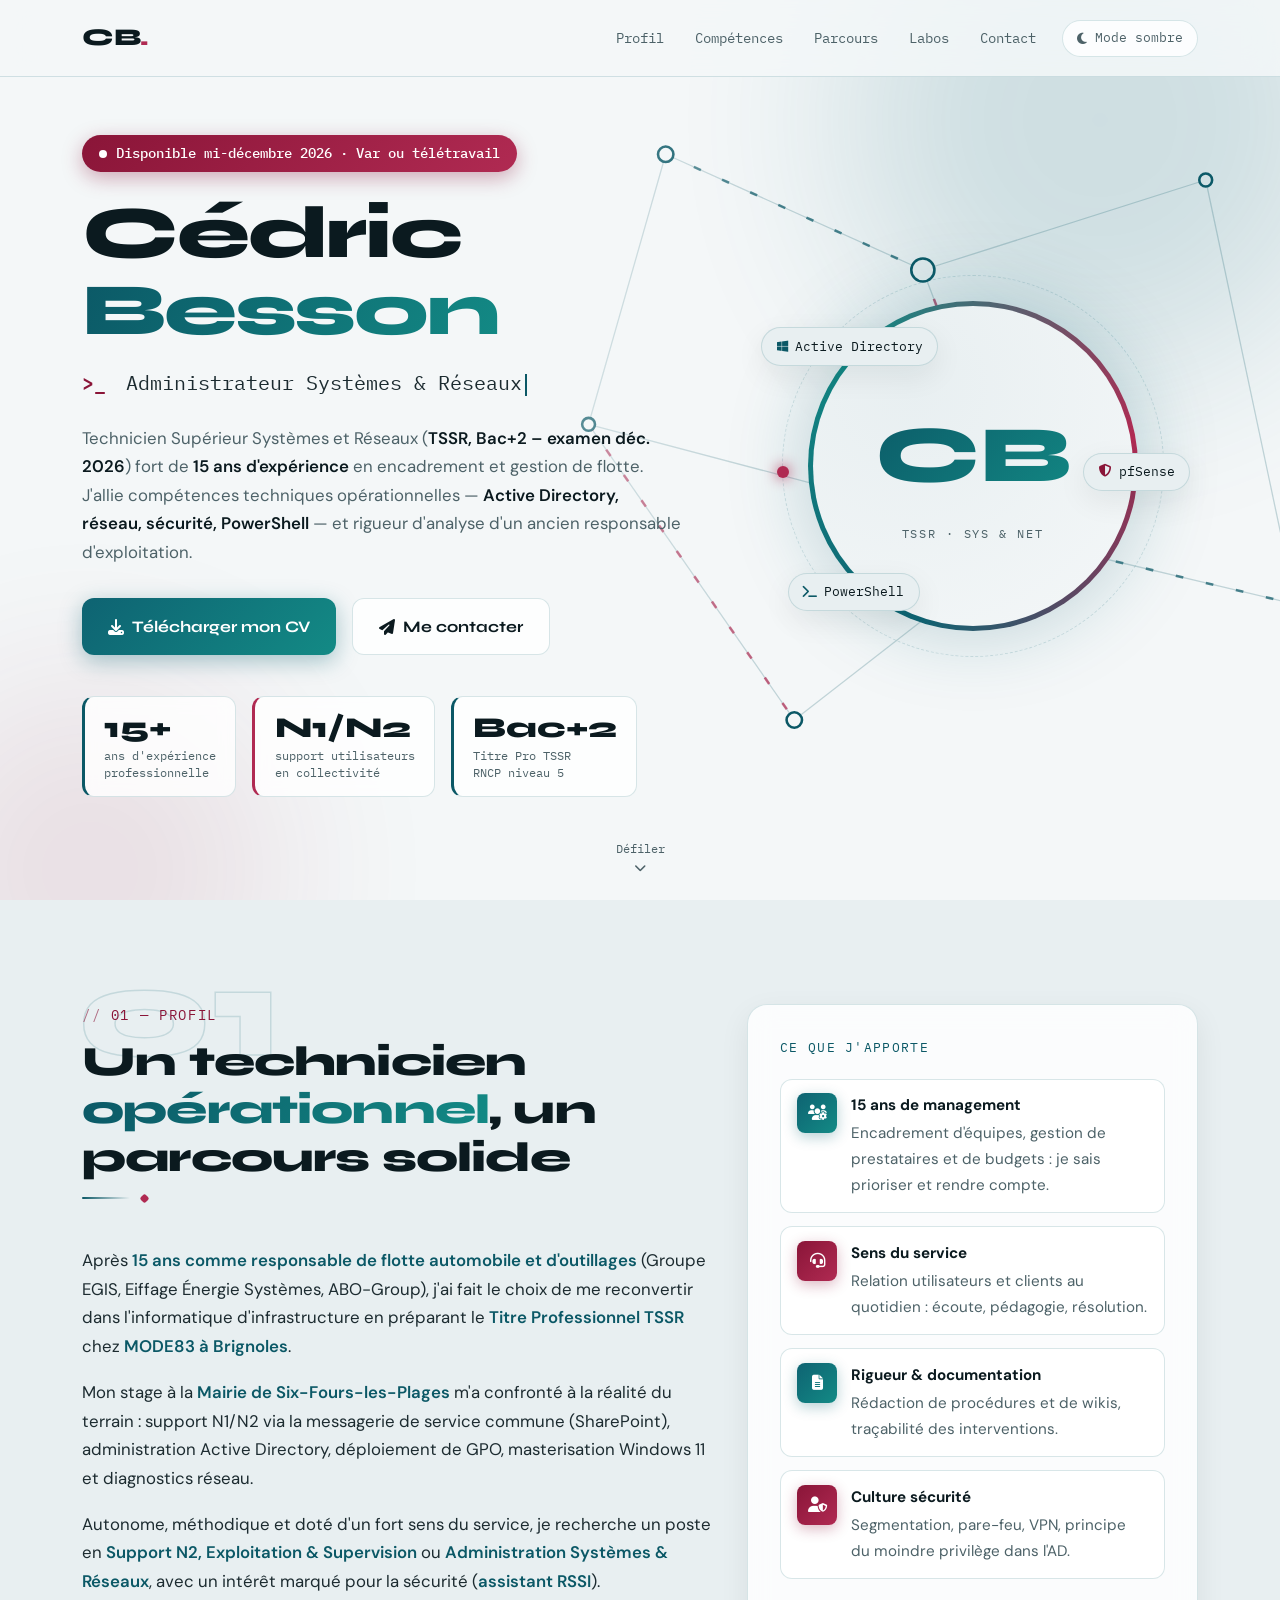
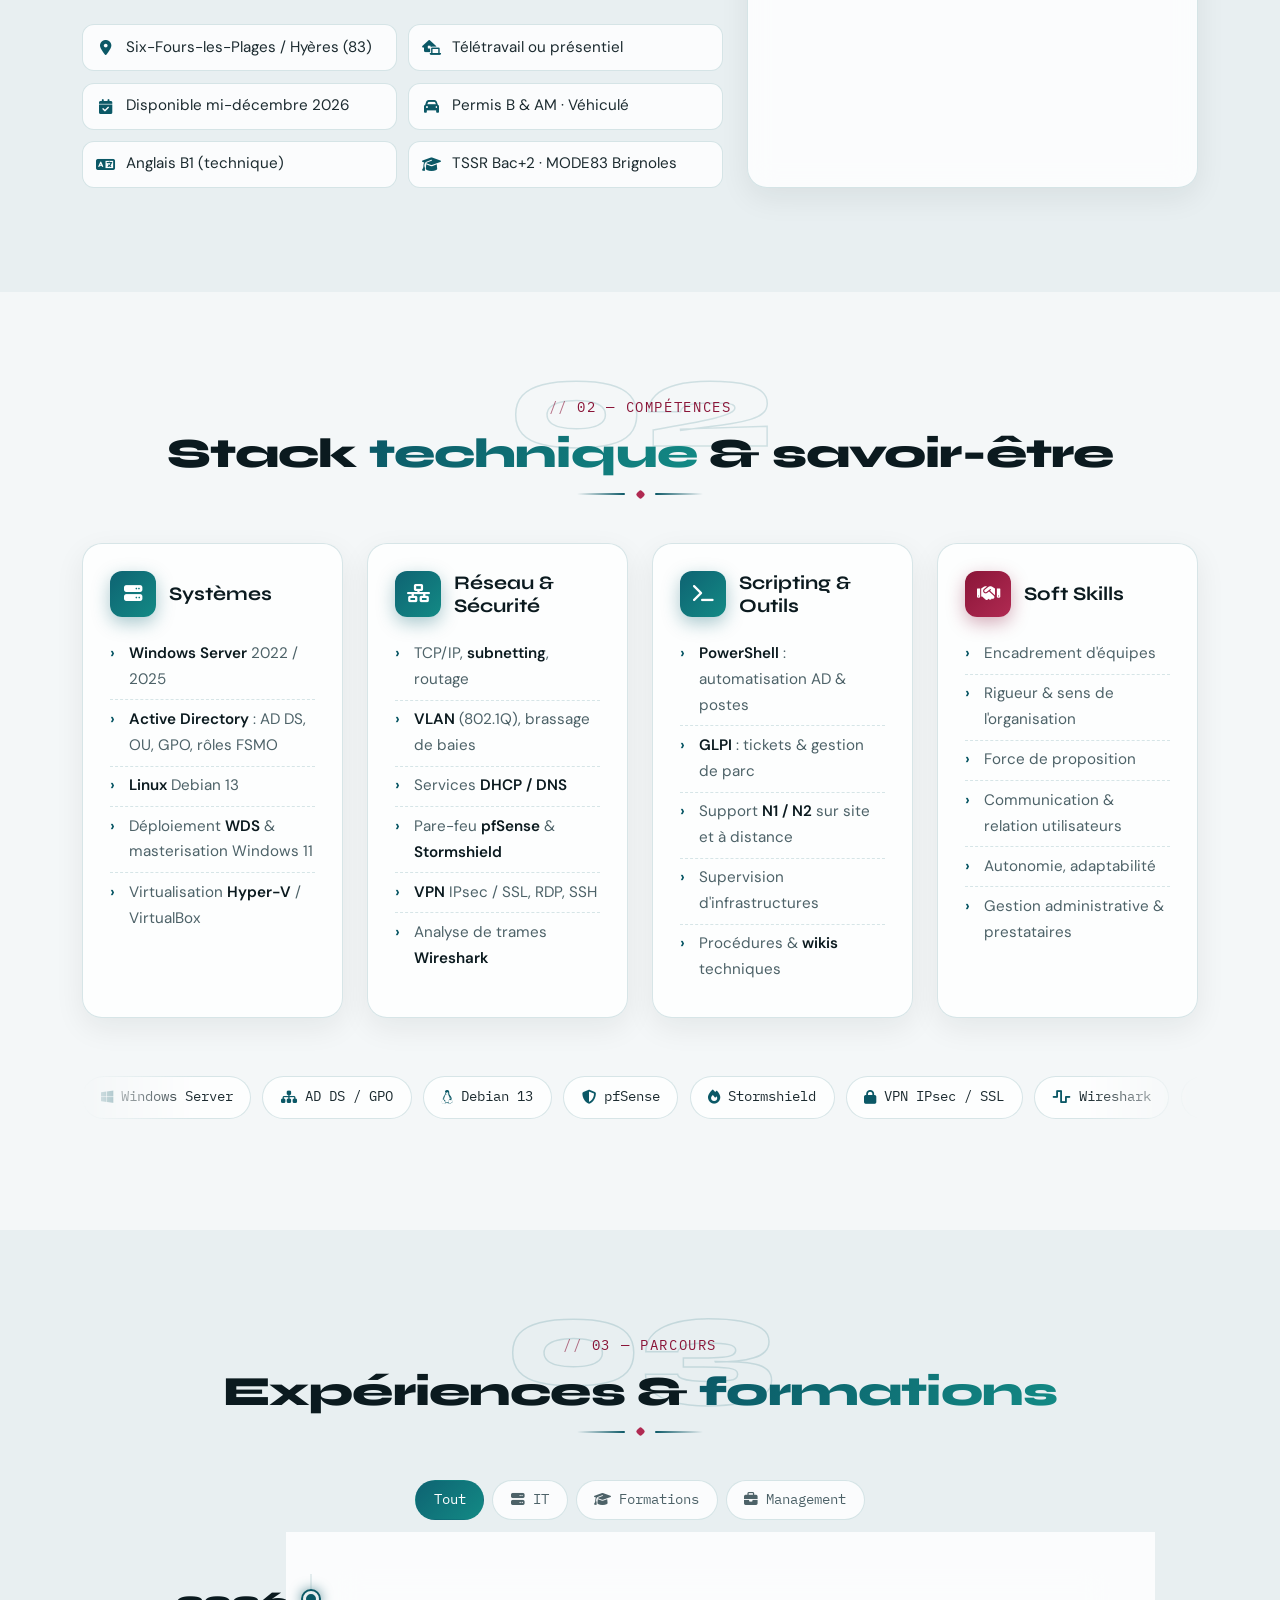
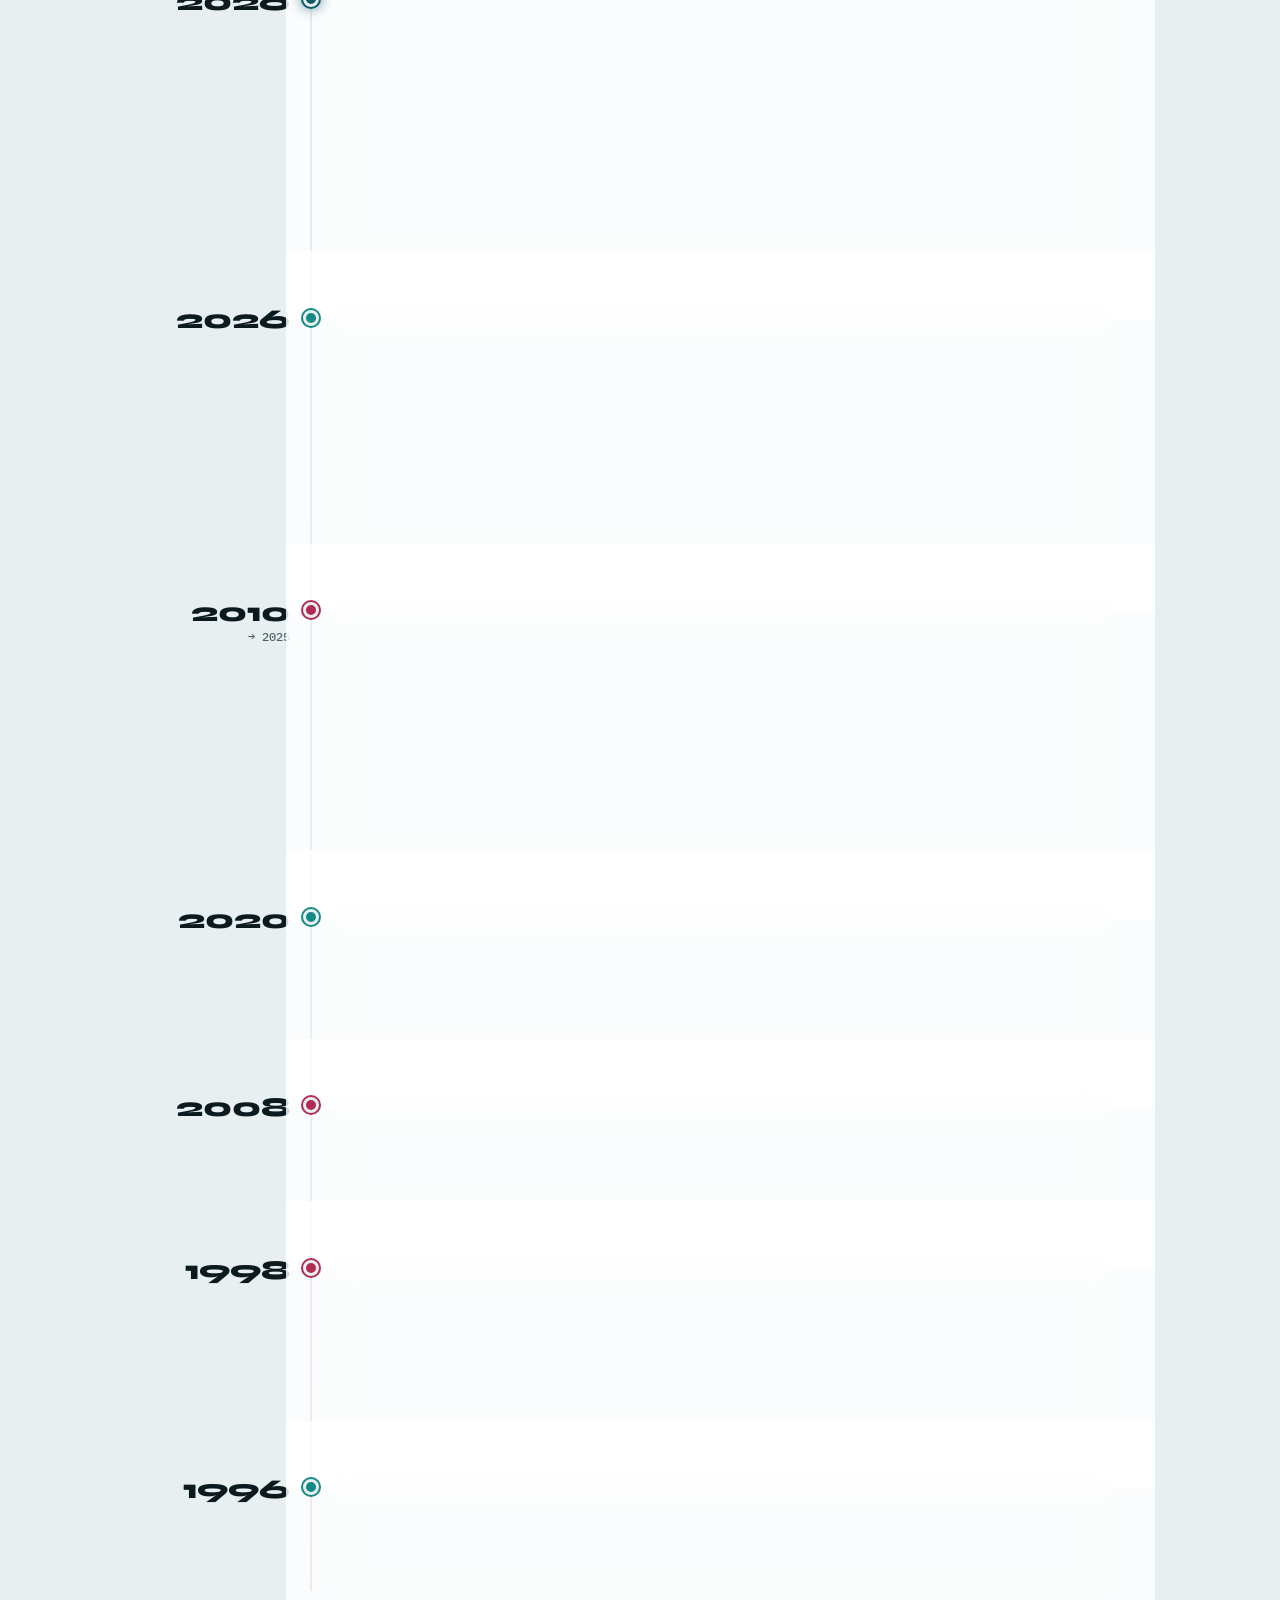
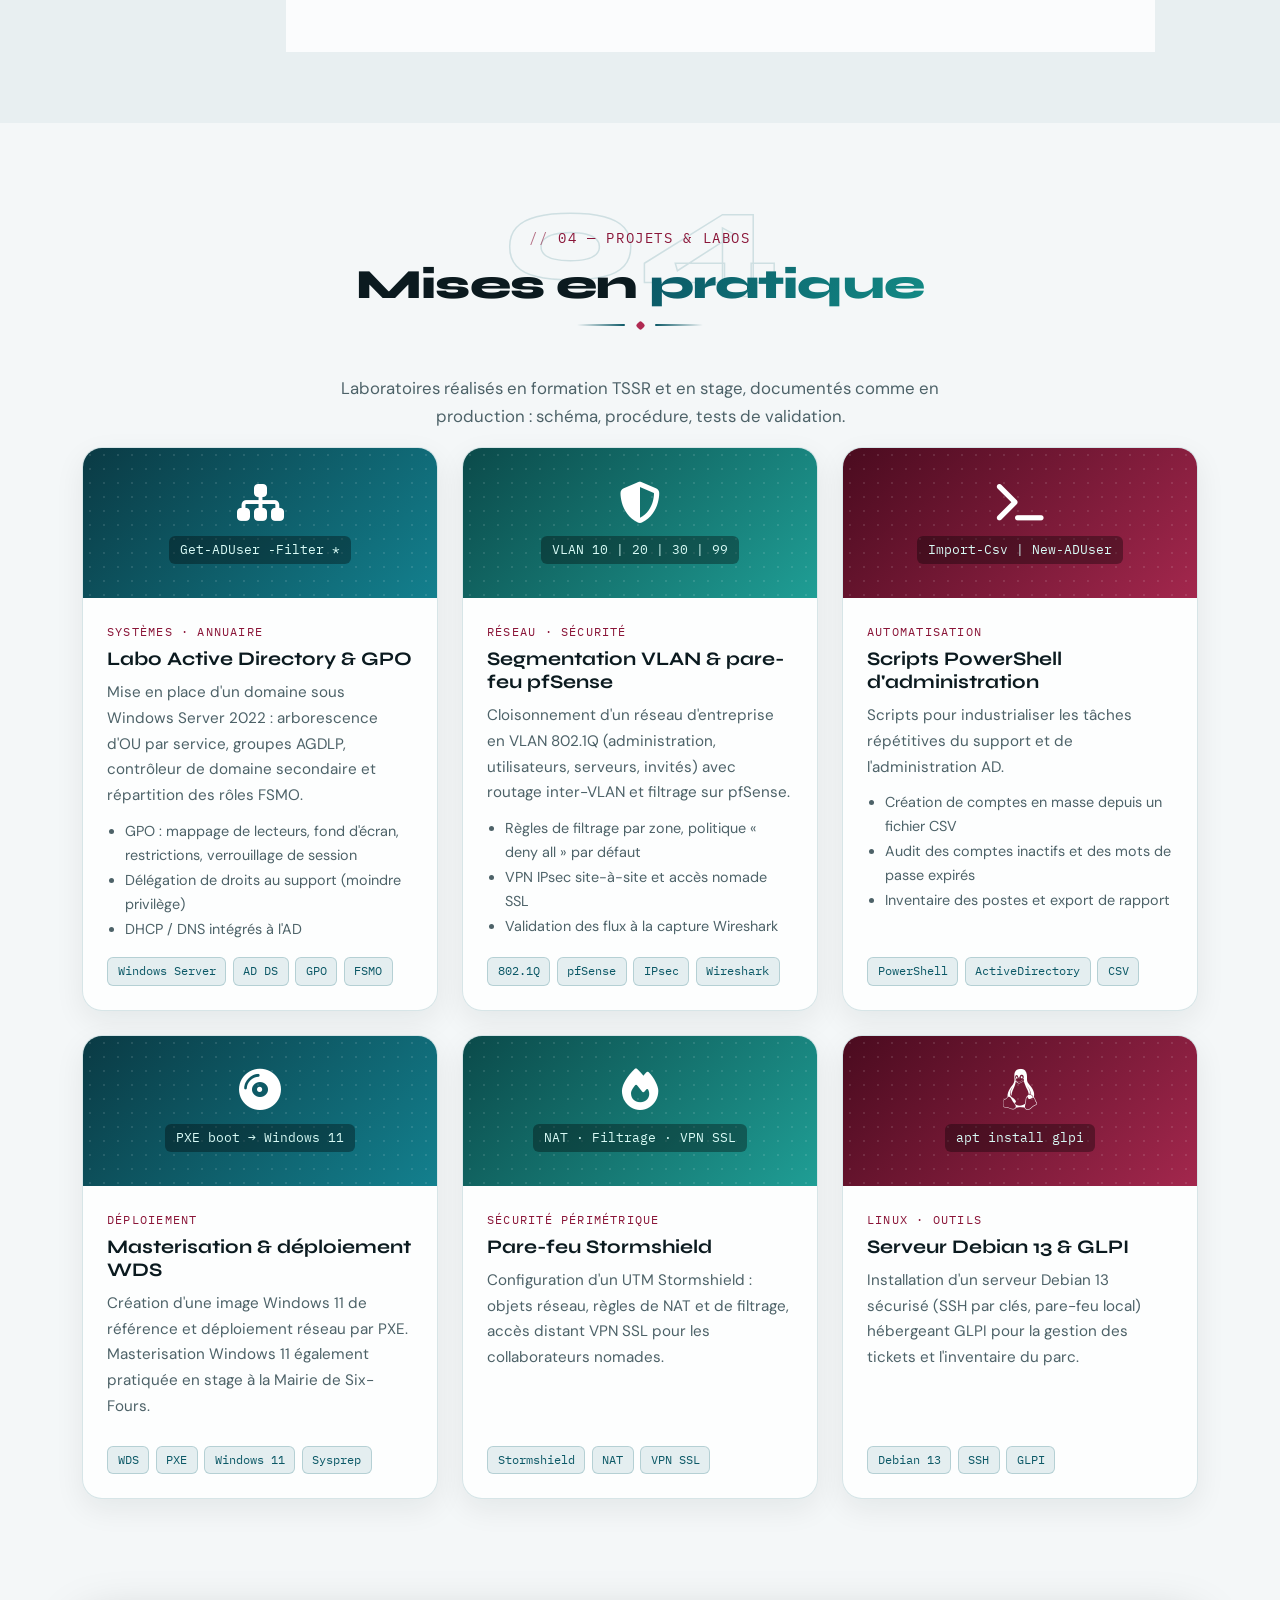
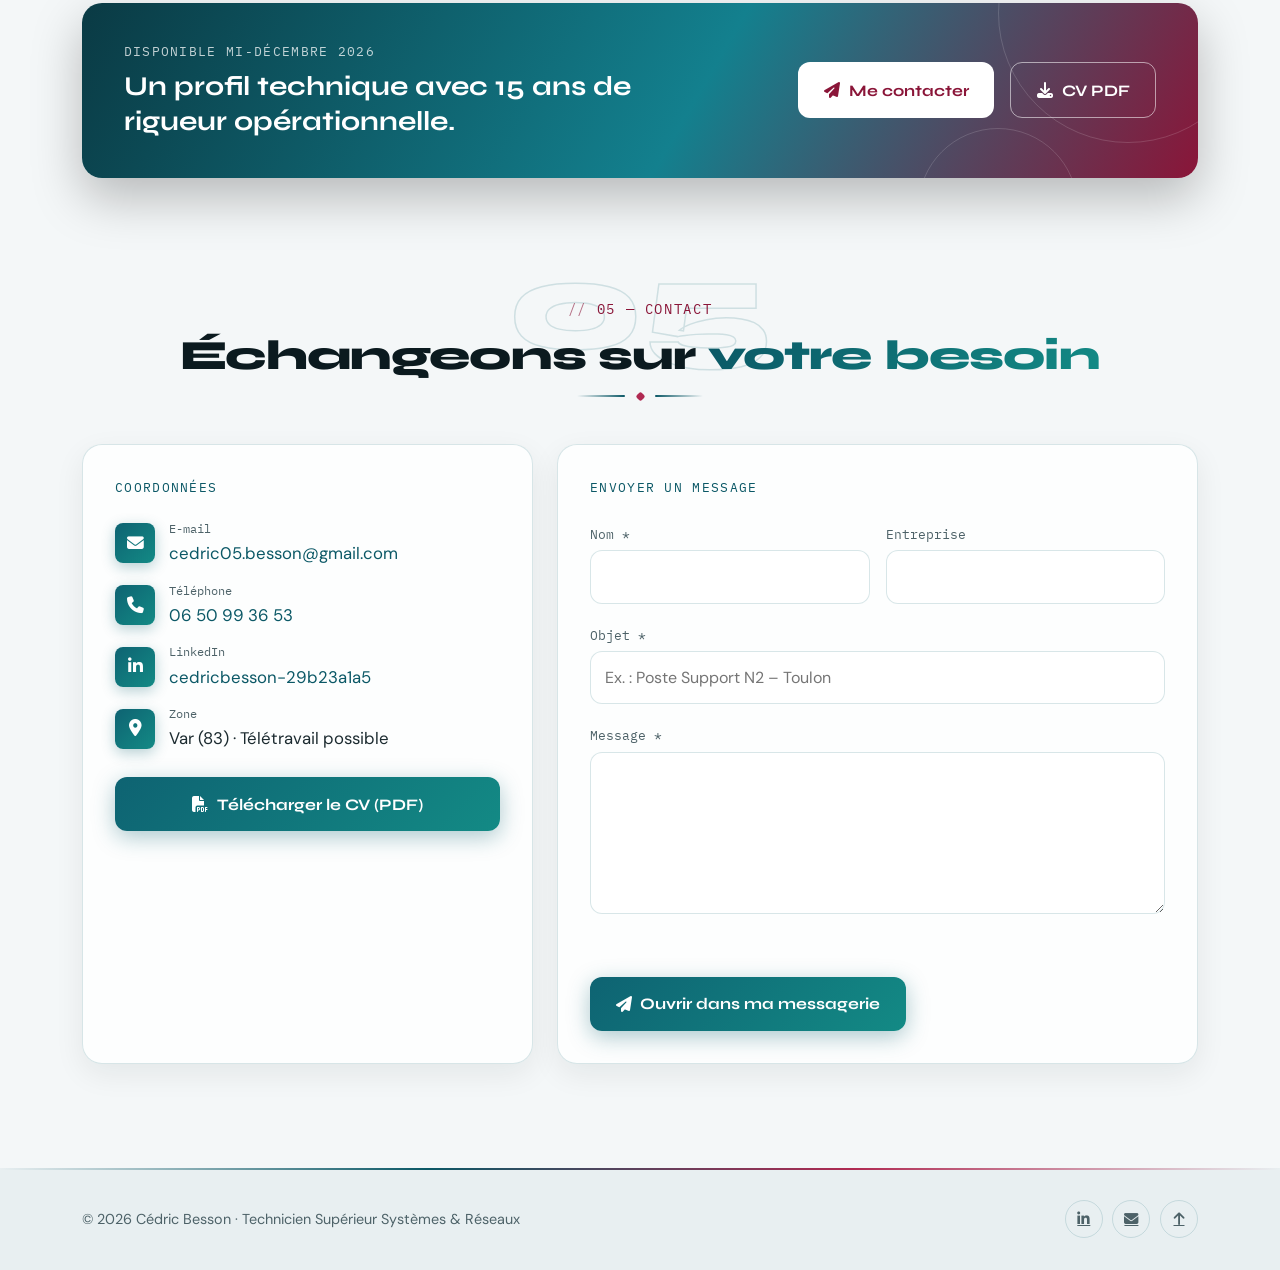
==== index.html @ f76b1c44 "Portfolio TSSR de Cédric Besson Co-Authored-By: Claude Opus 5.5 <noreply@anthropic.com>" ====
<!DOCTYPE html>
<!--
  ============================================================
  PORTFOLIO — Cédric BESSON · Technicien Supérieur Systèmes & Réseaux
  ------------------------------------------------------------
  Structure du site (3 fichiers) :
    • index.html  → contenu (ce fichier)
    • style.css   → mise en forme, thèmes clair/sombre, responsive
    • script.js   → interactions (thème, menu, animations, filtres)
  Ancienne version du cours conservée dans : index-original.html
  Toutes les données proviennent du CV : ressources/CV_2026-10-22_Cédric_BESSON.pdf
  ============================================================
-->
<html lang="fr" data-theme="dark">
<head>
  <meta charset="UTF-8" />
  <meta name="viewport" content="width=device-width, initial-scale=1.0" />

  <!-- ===== SEO ===== -->
  <meta name="description" content="Portfolio de Cédric Besson – Technicien Supérieur Systèmes et Réseaux (TSSR). Administration Windows Server / Active Directory, réseaux & sécurité (VLAN, pfSense, Stormshield, VPN), PowerShell. Recherche un poste en Support N2, Exploitation & Supervision dans le Var ou en télétravail." />
  <meta name="keywords" content="TSSR, administrateur systèmes et réseaux, support N2, exploitation, supervision, assistant RSSI, Active Directory, GPO, Windows Server, pfSense, Stormshield, PowerShell, Var, Toulon, Six-Fours-les-Plages, Hyères" />
  <meta name="author" content="Cédric Besson" />
  <meta name="robots" content="index, follow" />
  <meta name="theme-color" content="#071419" />

  <!-- ===== Polices (Google Fonts) ===== -->
  <link rel="preconnect" href="https://fonts.googleapis.com" />
  <link rel="preconnect" href="https://fonts.gstatic.com" crossorigin />
  <link href="https://fonts.googleapis.com/css2?family=Syne:wght@600;700;800&family=IBM+Plex+Mono:wght@400;500;600&family=DM+Sans:wght@400;500;700&display=swap" rel="stylesheet" />

  <!-- ===== Bibliothèques : Bootstrap (grille + menu mobile) & Font Awesome (icônes) ===== -->
  <link rel="stylesheet" href="https://cdn.jsdelivr.net/npm/bootstrap@5.3.0/dist/css/bootstrap.min.css" />
  <link rel="stylesheet" href="https://cdnjs.cloudflare.com/ajax/libs/font-awesome/6.4.0/css/all.min.css" />

  <!-- ===== Feuille de style personnelle (toujours APRÈS Bootstrap pour pouvoir le surcharger) ===== -->
  <link rel="stylesheet" href="style.css" />

  <!-- ===== Favicons ===== -->
  <link rel="icon" type="image/png" sizes="32x32" href="images/favicon-32x32.png" />
  <link rel="icon" type="image/png" sizes="192x192" href="images/favicon-192x192.png" />
  <link rel="apple-touch-icon" sizes="180x180" href="images/apple-touch-icon.png" />

  <title>Cédric Besson | Technicien Systèmes &amp; Réseaux (TSSR)</title>
</head>

<body>
  <!-- Lien d'évitement (accessibilité clavier) -->
  <a href="#main-content" class="skip-link">Passer au contenu principal</a>
  <!-- Barre de progression de lecture (alimentée par script.js) -->
  <div id="read-progress" aria-hidden="true"></div>

  <!-- ============================================================
       NAVIGATION
       ============================================================ -->
  <header>
    <nav id="mainNav" class="navbar navbar-expand-lg" aria-label="Navigation principale">
      <div class="container">
        <a class="nav-brand navbar-brand" href="#hero" aria-label="Cédric Besson – Retour en haut">CB<span>.</span></a>

        <button class="navbar-toggler" type="button"
          data-bs-toggle="collapse" data-bs-target="#navContent"
          aria-controls="navContent" aria-expanded="false" aria-label="Ouvrir le menu">
          <i class="fas fa-bars" aria-hidden="true"></i>
        </button>

        <div class="collapse navbar-collapse" id="navContent">
          <ul class="navbar-nav ms-auto align-items-lg-center gap-lg-1">
            <li class="nav-item"><a class="nav-link" href="#about">Profil</a></li>
            <li class="nav-item"><a class="nav-link" href="#skills">Compétences</a></li>
            <li class="nav-item"><a class="nav-link" href="#parcours">Parcours</a></li>
            <li class="nav-item"><a class="nav-link" href="#projects">Labos</a></li>
            <li class="nav-item"><a class="nav-link" href="#contact">Contact</a></li>
          </ul>
          <!-- Bouton de changement de thème (géré par script.js) -->
          <button id="themeToggle" type="button" aria-label="Basculer le thème clair / sombre">
            <i class="fas fa-sun" id="themeIcon" aria-hidden="true"></i>
            <span id="themeLabel">Mode clair</span>
          </button>
        </div>
      </div>
    </nav>
  </header>

  <main id="main-content">

    <!-- ============================================================
         01 · HERO / PRÉSENTATION
         ============================================================ -->
    <section id="hero" aria-labelledby="hero-title">
      <!-- Décor : schéma réseau animé (purement décoratif). Les traits .net-flow
           simulent un flux de données ; pour le retirer, supprimer tout le <svg>. -->
      <svg class="hero-network" viewBox="0 0 1200 700" preserveAspectRatio="xMidYMid slice" aria-hidden="true" focusable="false">
        <g class="net-lines">
          <line x1="620" y1="120" x2="820" y2="210" /><line x1="820" y1="210" x2="1040" y2="140" />
          <line x1="820" y1="210" x2="900" y2="420" /><line x1="900" y1="420" x2="1110" y2="470" />
          <line x1="900" y1="420" x2="720" y2="560" /><line x1="620" y1="120" x2="560" y2="330" />
          <line x1="560" y1="330" x2="720" y2="560" /><line x1="1040" y1="140" x2="1110" y2="470" />
          <line x1="560" y1="330" x2="900" y2="420" />
        </g>
        <g class="net-flow">
          <line x1="620" y1="120" x2="820" y2="210" /><line x1="820" y1="210" x2="900" y2="420" />
          <line x1="900" y1="420" x2="1110" y2="470" /><line x1="560" y1="330" x2="720" y2="560" />
        </g>
        <g class="net-nodes">
          <circle cx="620" cy="120" r="6" /><circle cx="820" cy="210" r="9" /><circle cx="1040" cy="140" r="5" />
          <circle cx="900" cy="420" r="8" /><circle cx="1110" cy="470" r="5" /><circle cx="720" cy="560" r="6" />
          <circle cx="560" cy="330" r="5" />
        </g>
      </svg>
      <div class="hero-blob blob-1" aria-hidden="true"></div>
      <div class="hero-blob blob-2" aria-hidden="true"></div>

      <div class="container">
        <div class="row align-items-center gy-5">

          <div class="col-lg-7">
            <!-- Badge de disponibilité : à mettre à jour selon ta situation -->
            <p class="status-badge">
              <span class="status-dot" aria-hidden="true"></span>
              Disponible mi-décembre 2026 · Var ou télétravail
            </p>

            <h1 id="hero-title" class="hero-title">Cédric <span class="accent">Besson</span></h1>

            <!-- Texte tournant : la liste des postes est définie dans script.js (ROLES) -->
            <p class="hero-subtitle">
              <span class="prompt" aria-hidden="true">&gt;_</span>
              <span id="typed-role">Administrateur Systèmes &amp; Réseaux</span><span class="typing-cursor" aria-hidden="true"></span>
            </p>

            <p class="hero-desc">
              Technicien Supérieur Systèmes et Réseaux (<strong>TSSR, Bac+2 – examen déc. 2026</strong>)
              fort de <strong>15 ans d'expérience</strong> en encadrement et gestion de flotte.
              J'allie compétences techniques opérationnelles — <strong>Active Directory, réseau,
              sécurité, PowerShell</strong> — et rigueur d'analyse d'un ancien responsable d'exploitation.
            </p>

            <div class="d-flex flex-wrap gap-3">
              <!-- Le nom de fichier contient un « é » : il est encodé (%C3%A9) pour fonctionner partout -->
              <a href="ressources/CV_2026-10-22_C%C3%A9dric_BESSON.pdf" class="btn-main" download="CV_Cedric_BESSON_TSSR.pdf">
                <i class="fas fa-download" aria-hidden="true"></i> Télécharger mon CV
              </a>
              <a href="#contact" class="btn-ghost">
                <i class="fas fa-paper-plane" aria-hidden="true"></i> Me contacter
              </a>
            </div>

            <!-- Chiffres clés (animés par script.js via data-target) -->
            <ul class="hero-stats" aria-label="Chiffres clés">
              <li><span class="stat-val"><span class="counter" data-target="15">15</span>+</span><span class="stat-lbl">ans d'expérience<br>professionnelle</span></li>
              <li><span class="stat-val">N1/N2</span><span class="stat-lbl">support utilisateurs<br>en collectivité</span></li>
              <li><span class="stat-val">Bac+<span class="counter" data-target="2">2</span></span><span class="stat-lbl">Titre Pro TSSR<br>RNCP niveau 5</span></li>
            </ul>
          </div>

          <!-- Avatar : pour mettre ta photo, remplace <span class="avatar-initials"> par
               <img src="images/photo.jpg" alt="Photo de Cédric Besson" class="avatar-photo"> -->
          <div class="col-lg-5 d-flex justify-content-center">
            <div class="hero-avatar-ring reveal reveal-right">
              <span class="orbit" aria-hidden="true"><span class="orbit-dot"></span></span>
              <div class="hero-avatar">
                <span class="avatar-initials" aria-hidden="true">CB</span>
                <span class="avatar-label">TSSR · SYS &amp; NET</span>
              </div>
              <span class="floating-chip chip-1" aria-hidden="true"><i class="fab fa-windows"></i> Active Directory</span>
              <span class="floating-chip chip-2" aria-hidden="true"><i class="fas fa-shield-halved"></i> pfSense</span>
              <span class="floating-chip chip-3" aria-hidden="true"><i class="fas fa-terminal"></i> PowerShell</span>
            </div>
          </div>
        </div>
      </div>

      <a href="#about" class="scroll-indicator" aria-label="Défiler vers le profil">
        <span>Défiler</span><i class="fas fa-chevron-down" aria-hidden="true"></i>
      </a>
    </section>

    <!-- ============================================================
         02 · PROFIL
         ============================================================ -->
    <section id="about" aria-labelledby="about-title">
      <div class="container">
        <div class="row gy-5">

          <div class="col-lg-7 reveal">
            <!-- data-num : grand numéro décoratif affiché en filigrane derrière le titre -->
            <div class="section-head section-head--left" data-num="01">
              <p class="section-label">01 — Profil</p>
              <h2 id="about-title" class="section-title">Un technicien <span class="accent">opérationnel</span>, un parcours solide</h2>
            </div>
            <div class="section-divider" aria-hidden="true"><span class="line"></span><span class="dot"></span></div>

            <div class="about-text">
              <p>
                Après <strong>15 ans comme responsable de flotte automobile et d'outillages</strong>
                (Groupe EGIS, Eiffage Énergie Systèmes, ABO-Group), j'ai fait le choix de me
                reconvertir dans l'informatique d'infrastructure en préparant le
                <strong>Titre Professionnel TSSR</strong> chez <strong>MODE83 à Brignoles</strong>.
              </p>
              <p>
                Mon stage à la <strong>Mairie de Six-Fours-les-Plages</strong> m'a confronté à la
                réalité du terrain : support N1/N2 via la messagerie de service commune (SharePoint),
                administration Active Directory,
                déploiement de GPO, masterisation Windows 11 et diagnostics réseau.
              </p>
              <p>
                Autonome, méthodique et doté d'un fort sens du service, je recherche un poste en
                <strong>Support N2, Exploitation &amp; Supervision</strong> ou
                <strong>Administration Systèmes &amp; Réseaux</strong>, avec un intérêt marqué pour la
                sécurité (<strong>assistant RSSI</strong>).
              </p>
            </div>

            <ul class="about-info-grid" aria-label="Informations pratiques">
              <li><i class="fas fa-location-dot" aria-hidden="true"></i>Six-Fours-les-Plages / Hyères (83)</li>
              <li><i class="fas fa-laptop-house" aria-hidden="true"></i>Télétravail ou présentiel</li>
              <li><i class="fas fa-calendar-check" aria-hidden="true"></i>Disponible mi-décembre 2026</li>
              <li><i class="fas fa-car" aria-hidden="true"></i>Permis B &amp; AM · Véhiculé</li>
              <li><i class="fas fa-language" aria-hidden="true"></i>Anglais B1 (technique)</li>
              <li><i class="fas fa-graduation-cap" aria-hidden="true"></i>TSSR Bac+2 · MODE83 Brignoles</li>
            </ul>
          </div>

          <div class="col-lg-5 reveal reveal-right">
            <div class="glass-card h-100">
              <p class="card-kicker">Ce que j'apporte</p>
              <ul class="motive-list">
                <li>
                  <span class="ico" aria-hidden="true"><i class="fas fa-users-gear"></i></span>
                  <div><strong>15 ans de management</strong>Encadrement d'équipes, gestion de prestataires et de budgets : je sais prioriser et rendre compte.</div>
                </li>
                <li>
                  <span class="ico" aria-hidden="true"><i class="fas fa-headset"></i></span>
                  <div><strong>Sens du service</strong>Relation utilisateurs et clients au quotidien : écoute, pédagogie, résolution.</div>
                </li>
                <li>
                  <span class="ico" aria-hidden="true"><i class="fas fa-file-lines"></i></span>
                  <div><strong>Rigueur &amp; documentation</strong>Rédaction de procédures et de wikis, traçabilité des interventions.</div>
                </li>
                <li>
                  <span class="ico" aria-hidden="true"><i class="fas fa-user-shield"></i></span>
                  <div><strong>Culture sécurité</strong>Segmentation, pare-feu, VPN, principe du moindre privilège dans l'AD.</div>
                </li>
              </ul>
            </div>
          </div>
        </div>
      </div>
    </section>

    <!-- ============================================================
         03 · COMPÉTENCES
         Pour ajouter une compétence : copier une ligne <li> dans le bloc voulu.
         ============================================================ -->
    <section id="skills" aria-labelledby="skills-title">
      <div class="container">
        <div class="text-center section-head reveal" data-num="02">
          <p class="section-label justify-content-center">02 — Compétences</p>
          <h2 id="skills-title" class="section-title">Stack <span class="accent">technique</span> &amp; savoir-être</h2>
          <div class="section-divider justify-content-center" aria-hidden="true"><span class="line"></span><span class="dot"></span><span class="line line-rev"></span></div>
        </div>

        <div class="row g-4">
          <!-- Bloc : Systèmes -->
          <div class="col-md-6 col-xl-3 reveal">
            <article class="skill-block">
              <div class="skill-block-head">
                <span class="skill-ico" aria-hidden="true"><i class="fas fa-server"></i></span>
                <h3>Systèmes</h3>
              </div>
              <ul class="skill-list">
                <li><strong>Windows Server</strong> 2022 / 2025</li>
                <li><strong>Active Directory</strong> : AD DS, OU, GPO, rôles FSMO</li>
                <li><strong>Linux</strong> Debian 13</li>
                <li>Déploiement <strong>WDS</strong> &amp; masterisation Windows 11</li>
                <li>Virtualisation <strong>Hyper-V</strong> / VirtualBox</li>
              </ul>
            </article>
          </div>

          <!-- Bloc : Réseau & Sécurité -->
          <div class="col-md-6 col-xl-3 reveal" style="transition-delay:.08s">
            <article class="skill-block">
              <div class="skill-block-head">
                <span class="skill-ico" aria-hidden="true"><i class="fas fa-network-wired"></i></span>
                <h3>Réseau &amp; Sécurité</h3>
              </div>
              <ul class="skill-list">
                <li>TCP/IP, <strong>subnetting</strong>, routage</li>
                <li><strong>VLAN</strong> (802.1Q), brassage de baies</li>
                <li>Services <strong>DHCP / DNS</strong></li>
                <li>Pare-feu <strong>pfSense</strong> &amp; <strong>Stormshield</strong></li>
                <li><strong>VPN</strong> IPsec / SSL, RDP, SSH</li>
                <li>Analyse de trames <strong>Wireshark</strong></li>
              </ul>
            </article>
          </div>

          <!-- Bloc : Scripting & Outils -->
          <div class="col-md-6 col-xl-3 reveal" style="transition-delay:.16s">
            <article class="skill-block">
              <div class="skill-block-head">
                <span class="skill-ico" aria-hidden="true"><i class="fas fa-terminal"></i></span>
                <h3>Scripting &amp; Outils</h3>
              </div>
              <ul class="skill-list">
                <li><strong>PowerShell</strong> : automatisation AD &amp; postes</li>
                <li><strong>GLPI</strong> : tickets &amp; gestion de parc</li>
                <li>Support <strong>N1 / N2</strong> sur site et à distance</li>
                <li>Supervision d'infrastructures</li>
                <li>Procédures &amp; <strong>wikis</strong> techniques</li>
              </ul>
            </article>
          </div>

          <!-- Bloc : Soft Skills -->
          <div class="col-md-6 col-xl-3 reveal" style="transition-delay:.24s">
            <article class="skill-block">
              <div class="skill-block-head">
                <span class="skill-ico" aria-hidden="true"><i class="fas fa-handshake"></i></span>
                <h3>Soft Skills</h3>
              </div>
              <ul class="skill-list">
                <li>Encadrement d'équipes</li>
                <li>Rigueur &amp; sens de l'organisation</li>
                <li>Force de proposition</li>
                <li>Communication &amp; relation utilisateurs</li>
                <li>Autonomie, adaptabilité</li>
                <li>Gestion administrative &amp; prestataires</li>
              </ul>
            </article>
          </div>
        </div>

        <!-- Nuage de technologies -->
        <!-- Bandeau défilant : la liste est dupliquée automatiquement par script.js
             pour obtenir une boucle continue. Il suffit d'ajouter / retirer des <li>. -->
        <div class="marquee reveal">
        <ul class="marquee-track" aria-label="Technologies utilisées">
          <li><i class="fab fa-windows" aria-hidden="true"></i>Windows Server</li>
          <li><i class="fas fa-sitemap" aria-hidden="true"></i>AD DS / GPO</li>
          <li><i class="fab fa-linux" aria-hidden="true"></i>Debian 13</li>
          <li><i class="fas fa-shield-halved" aria-hidden="true"></i>pfSense</li>
          <li><i class="fas fa-fire" aria-hidden="true"></i>Stormshield</li>
          <li><i class="fas fa-lock" aria-hidden="true"></i>VPN IPsec / SSL</li>
          <li><i class="fas fa-wave-square" aria-hidden="true"></i>Wireshark</li>
          <li><i class="fas fa-terminal" aria-hidden="true"></i>PowerShell</li>
          <li><i class="fas fa-ticket" aria-hidden="true"></i>GLPI</li>
          <li><i class="fas fa-layer-group" aria-hidden="true"></i>Hyper-V</li>
          <li><i class="fas fa-cube" aria-hidden="true"></i>VirtualBox</li>
          <li><i class="fas fa-compact-disc" aria-hidden="true"></i>WDS</li>
          <li><i class="fas fa-share-nodes" aria-hidden="true"></i>SharePoint</li>
        </ul>
        </div>
      </div>
    </section>

    <!-- ============================================================
         04 · PARCOURS (timeline filtrable)
         Chaque <article> porte data-cat="it" | "management" | "formation"
         utilisé par les boutons de filtre (script.js).
         ============================================================ -->
    <section id="parcours" aria-labelledby="parcours-title">
      <div class="container">
        <div class="text-center section-head reveal" data-num="03">
          <p class="section-label justify-content-center">03 — Parcours</p>
          <h2 id="parcours-title" class="section-title">Expériences &amp; <span class="accent">formations</span></h2>
          <div class="section-divider justify-content-center" aria-hidden="true"><span class="line"></span><span class="dot"></span><span class="line line-rev"></span></div>
        </div>

        <!-- Boutons de filtre -->
        <div class="filter-bar reveal" role="group" aria-label="Filtrer le parcours">
          <button type="button" class="filter-btn is-active" data-filter="all" aria-pressed="true">Tout</button>
          <button type="button" class="filter-btn" data-filter="it" aria-pressed="false"><i class="fas fa-server" aria-hidden="true"></i> IT</button>
          <button type="button" class="filter-btn" data-filter="formation" aria-pressed="false"><i class="fas fa-graduation-cap" aria-hidden="true"></i> Formations</button>
          <button type="button" class="filter-btn" data-filter="management" aria-pressed="false"><i class="fas fa-briefcase" aria-hidden="true"></i> Management</button>
        </div>

        <div class="timeline">

          <!-- Stage TSSR -->
          <article class="timeline-item reveal" data-cat="it">
            <span class="timeline-dot dot-it" aria-hidden="true"></span>
            <span class="timeline-year" aria-hidden="true">2026</span>
            <div class="glass-card">
              <p class="timeline-date"><i class="fas fa-calendar" aria-hidden="true"></i> Sept. 2026 → Oct. 2026 · Stage</p>
              <h3 class="timeline-title">Technicien Supérieur Systèmes et Réseaux</h3>
              <p class="timeline-company"><i class="fas fa-landmark" aria-hidden="true"></i> Mairie de Six-Fours-les-Plages (83)</p>
              <ul class="timeline-points">
                <li><strong>Support N1/N2</strong> : qualification et résolution d'incidents sur site et à distance, demandes reçues via la messagerie de service commune (SharePoint).</li>
                <li><strong>Administration AD</strong> : gestion des comptes, attribution des droits, déploiement de GPO.</li>
                <li><strong>Déploiement &amp; réseau</strong> : masterisation Windows 11, brassage de baies, diagnostics réseau.</li>
              </ul>
              <div class="tags"><span>SharePoint</span><span>Active Directory</span><span>GPO</span><span>Windows 11</span><span>Brassage</span></div>
            </div>
          </article>

          <!-- Formation TSSR -->
          <article class="timeline-item reveal" data-cat="formation it">
            <span class="timeline-dot dot-formation" aria-hidden="true"></span>
            <span class="timeline-year" aria-hidden="true">2026</span>
            <div class="glass-card">
              <p class="timeline-date"><i class="fas fa-calendar" aria-hidden="true"></i> Mars 2026 → Déc. 2026 · Examen en décembre</p>
              <h3 class="timeline-title">Titre Professionnel TSSR — Bac+2 (RNCP niveau 5)</h3>
              <p class="timeline-company"><i class="fas fa-school" aria-hidden="true"></i> MODE83 · Brignoles (83)</p>
              <ul class="timeline-points">
                <li>Administration Windows Server, Active Directory (AD DS, GPO, FSMO) et Linux Debian.</li>
                <li>Réseaux : VLAN, routage, DHCP/DNS, pare-feu pfSense &amp; Stormshield, VPN.</li>
                <li>Automatisation PowerShell, déploiement WDS, virtualisation Hyper-V.</li>
              </ul>
              <div class="tags"><span>Windows Server</span><span>Debian</span><span>pfSense</span><span>Stormshield</span><span>PowerShell</span></div>
            </div>
          </article>

          <!-- Responsable de flotte -->
          <article class="timeline-item reveal" data-cat="management">
            <span class="timeline-dot dot-management" aria-hidden="true"></span>
            <span class="timeline-year" aria-hidden="true">2010<small>→ 2025</small></span>
            <div class="glass-card">
              <p class="timeline-date"><i class="fas fa-calendar" aria-hidden="true"></i> Janv. 2010 → Avr. 2025 · 15 ans</p>
              <h3 class="timeline-title">Responsable de Flotte Automobile et Outillages</h3>
              <p class="timeline-company"><i class="fas fa-building" aria-hidden="true"></i> Regroupement de missions</p>
              <ul class="timeline-points">
                <li><strong>ABO-Group</strong> · La Seyne-sur-Mer — 2023 à 2025</li>
                <li><strong>Eiffage Énergie Systèmes</strong> · Vitrolles — 2021 à 2023</li>
                <li><strong>Groupe EGIS</strong> · Aix-en-Provence — 2010 à 2020</li>
              </ul>
              <p class="timeline-desc">Encadrement d'équipes, pilotage de flotte et de prestataires, relation clients / utilisateurs et gestion administrative.</p>
            </div>
          </article>

          <!-- Formation POEC -->
          <article class="timeline-item reveal" data-cat="formation">
            <span class="timeline-dot dot-formation" aria-hidden="true"></span>
            <span class="timeline-year" aria-hidden="true">2020</span>
            <div class="glass-card">
              <p class="timeline-date"><i class="fas fa-calendar" aria-hidden="true"></i> Nov. 2020 → Févr. 2021</p>
              <h3 class="timeline-title">Certification POEC (Modules Master 1) — Gestion de copropriété</h3>
              <p class="timeline-company"><i class="fas fa-school" aria-hidden="true"></i> KEDGE Business School · Marseille</p>
              <p class="timeline-desc">Certification obtenue avec <strong>82 % de réussite</strong>.</p>
            </div>
          </article>

          <!-- ENEDIS -->
          <article class="timeline-item reveal" data-cat="management">
            <span class="timeline-dot dot-management" aria-hidden="true"></span>
            <span class="timeline-year" aria-hidden="true">2008</span>
            <div class="glass-card">
              <p class="timeline-date"><i class="fas fa-calendar" aria-hidden="true"></i> 2008 → 2010</p>
              <h3 class="timeline-title">Responsable d'un Centre de Relève des compteurs</h3>
              <p class="timeline-company"><i class="fas fa-building" aria-hidden="true"></i> Groupe ENEDIS · Valence (26)</p>
            </div>
          </article>

          <!-- Postes antérieurs regroupés pour alléger la timeline -->
          <article class="timeline-item reveal" data-cat="management">
            <span class="timeline-dot dot-management" aria-hidden="true"></span>
            <span class="timeline-year" aria-hidden="true">1998</span>
            <div class="glass-card">
              <p class="timeline-date"><i class="fas fa-calendar" aria-hidden="true"></i> 1998 → 2008</p>
              <h3 class="timeline-title">Premières responsabilités</h3>
              <ul class="timeline-points">
                <li>Responsable d'un centre d'hébergement — <strong>Groupe AFPA</strong>, Valence (2007-2008)</li>
                <li>Responsable d'exploitation agricole — Valence (2002-2006)</li>
                <li>Responsable de rayons — <strong>Groupe CASINO</strong>, Valence (1998-2002)</li>
              </ul>
            </div>
          </article>

          <!-- Bac+2 -->
          <article class="timeline-item reveal" data-cat="formation">
            <span class="timeline-dot dot-formation" aria-hidden="true"></span>
            <span class="timeline-year" aria-hidden="true">1996</span>
            <div class="glass-card">
              <p class="timeline-date"><i class="fas fa-calendar" aria-hidden="true"></i> Sept. 1996 → Juin 1998</p>
              <h3 class="timeline-title">Niveau Bac+2 Force de vente</h3>
              <p class="timeline-company"><i class="fas fa-school" aria-hidden="true"></i> Lycée Montplaisir · Valence (26)</p>
            </div>
          </article>

        </div>
      </div>
    </section>

    <!-- ============================================================
         05 · PROJETS / LABOS
         Pour ajouter un labo : dupliquer un bloc <div class="col-…"> complet.
         Les liens « Voir la doc » sont à remplacer par tes vrais liens (GitHub, PDF…).
         ============================================================ -->
    <section id="projects" aria-labelledby="proj-title">
      <div class="container">
        <div class="text-center section-head reveal" data-num="04">
          <p class="section-label justify-content-center">04 — Projets &amp; Labos</p>
          <h2 id="proj-title" class="section-title">Mises en <span class="accent">pratique</span></h2>
          <div class="section-divider justify-content-center" aria-hidden="true"><span class="line"></span><span class="dot"></span><span class="line line-rev"></span></div>
          <p class="section-desc mx-auto">Laboratoires réalisés en formation TSSR et en stage, documentés comme en production : schéma, procédure, tests de validation.</p>
        </div>

        <div class="row g-4">

          <!-- Labo 1 : AD / GPO -->
          <div class="col-md-6 col-xl-4 reveal">
            <article class="project-card">
              <div class="project-visual pv-blue" aria-hidden="true">
                <i class="fas fa-sitemap"></i>
                <code>Get-ADUser -Filter *</code>
              </div>
              <div class="project-body">
                <p class="project-category">Systèmes · Annuaire</p>
                <h3 class="project-title">Labo Active Directory &amp; GPO</h3>
                <p class="project-desc">Mise en place d'un domaine sous Windows Server 2022 : arborescence d'OU par service, groupes AGDLP, contrôleur de domaine secondaire et répartition des rôles FSMO.</p>
                <ul class="project-points">
                  <li>GPO : mappage de lecteurs, fond d'écran, restrictions, verrouillage de session</li>
                  <li>Délégation de droits au support (moindre privilège)</li>
                  <li>DHCP / DNS intégrés à l'AD</li>
                </ul>
                <div class="tags"><span>Windows Server</span><span>AD DS</span><span>GPO</span><span>FSMO</span></div>
              </div>
            </article>
          </div>

          <!-- Labo 2 : VLAN / pfSense -->
          <div class="col-md-6 col-xl-4 reveal" style="transition-delay:.08s">
            <article class="project-card">
              <div class="project-visual pv-teal" aria-hidden="true">
                <i class="fas fa-shield-halved"></i>
                <code>VLAN 10 | 20 | 30 | 99</code>
              </div>
              <div class="project-body">
                <p class="project-category">Réseau · Sécurité</p>
                <h3 class="project-title">Segmentation VLAN &amp; pare-feu pfSense</h3>
                <p class="project-desc">Cloisonnement d'un réseau d'entreprise en VLAN 802.1Q (administration, utilisateurs, serveurs, invités) avec routage inter-VLAN et filtrage sur pfSense.</p>
                <ul class="project-points">
                  <li>Règles de filtrage par zone, politique « deny all » par défaut</li>
                  <li>VPN IPsec site-à-site et accès nomade SSL</li>
                  <li>Validation des flux à la capture Wireshark</li>
                </ul>
                <div class="tags"><span>802.1Q</span><span>pfSense</span><span>IPsec</span><span>Wireshark</span></div>
              </div>
            </article>
          </div>

          <!-- Labo 3 : Scripts PowerShell -->
          <div class="col-md-6 col-xl-4 reveal" style="transition-delay:.16s">
            <article class="project-card">
              <div class="project-visual pv-violet" aria-hidden="true">
                <i class="fas fa-terminal"></i>
                <code>Import-Csv | New-ADUser</code>
              </div>
              <div class="project-body">
                <p class="project-category">Automatisation</p>
                <h3 class="project-title">Scripts PowerShell d'administration</h3>
                <p class="project-desc">Scripts pour industrialiser les tâches répétitives du support et de l'administration AD.</p>
                <ul class="project-points">
                  <li>Création de comptes en masse depuis un fichier CSV</li>
                  <li>Audit des comptes inactifs et des mots de passe expirés</li>
                  <li>Inventaire des postes et export de rapport</li>
                </ul>
                <div class="tags"><span>PowerShell</span><span>ActiveDirectory</span><span>CSV</span></div>
              </div>
            </article>
          </div>

          <!-- Labo 4 : Déploiement WDS -->
          <div class="col-md-6 col-xl-4 reveal">
            <article class="project-card">
              <div class="project-visual pv-blue" aria-hidden="true">
                <i class="fas fa-compact-disc"></i>
                <code>PXE boot → Windows 11</code>
              </div>
              <div class="project-body">
                <p class="project-category">Déploiement</p>
                <h3 class="project-title">Masterisation &amp; déploiement WDS</h3>
                <p class="project-desc">Création d'une image Windows 11 de référence et déploiement réseau par PXE. Masterisation Windows 11 également pratiquée en stage à la Mairie de Six-Fours.</p>
                <div class="tags"><span>WDS</span><span>PXE</span><span>Windows 11</span><span>Sysprep</span></div>
              </div>
            </article>
          </div>

          <!-- Labo 5 : Stormshield -->
          <div class="col-md-6 col-xl-4 reveal" style="transition-delay:.08s">
            <article class="project-card">
              <div class="project-visual pv-teal" aria-hidden="true">
                <i class="fas fa-fire"></i>
                <code>NAT · Filtrage · VPN SSL</code>
              </div>
              <div class="project-body">
                <p class="project-category">Sécurité périmétrique</p>
                <h3 class="project-title">Pare-feu Stormshield</h3>
                <p class="project-desc">Configuration d'un UTM Stormshield : objets réseau, règles de NAT et de filtrage, accès distant VPN SSL pour les collaborateurs nomades.</p>
                <div class="tags"><span>Stormshield</span><span>NAT</span><span>VPN SSL</span></div>
              </div>
            </article>
          </div>

          <!-- Labo 6 : Debian -->
          <div class="col-md-6 col-xl-4 reveal" style="transition-delay:.16s">
            <article class="project-card">
              <div class="project-visual pv-violet" aria-hidden="true">
                <i class="fab fa-linux"></i>
                <code>apt install glpi</code>
              </div>
              <div class="project-body">
                <p class="project-category">Linux · Outils</p>
                <h3 class="project-title">Serveur Debian 13 &amp; GLPI</h3>
                <p class="project-desc">Installation d'un serveur Debian 13 sécurisé (SSH par clés, pare-feu local) hébergeant GLPI pour la gestion des tickets et l'inventaire du parc.</p>
                <div class="tags"><span>Debian 13</span><span>SSH</span><span>GLPI</span></div>
              </div>
            </article>
          </div>

        </div>
      </div>
    </section>

    <!-- ============================================================
         BANDEAU D'APPEL À L'ACTION (entre Labos et Contact)
         ============================================================ -->
    <aside class="cta-band" aria-label="Disponibilité">
      <div class="container">
        <div class="cta-inner reveal">
          <div>
            <p class="cta-kicker">Disponible mi-décembre 2026</p>
            <p class="cta-title">Un profil technique avec 15 ans de rigueur opérationnelle.</p>
          </div>
          <div class="d-flex flex-wrap gap-3">
            <a href="#contact" class="btn-light"><i class="fas fa-paper-plane" aria-hidden="true"></i> Me contacter</a>
            <a href="ressources/CV_2026-10-22_C%C3%A9dric_BESSON.pdf" class="btn-outline-light" download="CV_Cedric_BESSON_TSSR.pdf"><i class="fas fa-download" aria-hidden="true"></i> CV PDF</a>
          </div>
        </div>
      </div>
    </aside>

    <!-- ============================================================
         06 · CONTACT
         Le formulaire ouvre la messagerie du visiteur (mailto:), sans service tiers.
         ============================================================ -->
    <section id="contact" aria-labelledby="contact-title">
      <div class="container">
        <div class="text-center section-head reveal" data-num="05">
          <p class="section-label justify-content-center">05 — Contact</p>
          <h2 id="contact-title" class="section-title">Échangeons sur <span class="accent">votre besoin</span></h2>
          <div class="section-divider justify-content-center" aria-hidden="true"><span class="line"></span><span class="dot"></span><span class="line line-rev"></span></div>
        </div>

        <div class="row g-4 align-items-stretch">
          <div class="col-lg-5 reveal">
            <div class="glass-card h-100">
              <p class="card-kicker">Coordonnées</p>
              <ul class="contact-list">
                <li>
                  <span class="ico" aria-hidden="true"><i class="fas fa-envelope"></i></span>
                  <div><small>E-mail</small><a href="mailto:cedric05.besson@gmail.com">cedric05.besson@gmail.com</a></div>
                </li>
                <li>
                  <span class="ico" aria-hidden="true"><i class="fas fa-phone"></i></span>
                  <div><small>Téléphone</small><a href="tel:+33650993653">06 50 99 36 53</a></div>
                </li>
                <li>
                  <span class="ico" aria-hidden="true"><i class="fab fa-linkedin-in"></i></span>
                  <div><small>LinkedIn</small><a href="https://www.linkedin.com/in/cedricbesson-29b23a1a5" target="_blank" rel="noopener">cedricbesson-29b23a1a5</a></div>
                </li>
                <li>
                  <span class="ico" aria-hidden="true"><i class="fas fa-location-dot"></i></span>
                  <div><small>Zone</small>Var (83) · Télétravail possible</div>
                </li>
              </ul>
              <a href="ressources/CV_2026-10-22_C%C3%A9dric_BESSON.pdf" class="btn-main w-100 justify-content-center mt-4" download="CV_Cedric_BESSON_TSSR.pdf">
                <i class="fas fa-file-pdf" aria-hidden="true"></i> Télécharger le CV (PDF)
              </a>
            </div>
          </div>

          <div class="col-lg-7 reveal reveal-right">
            <form id="contactForm" class="glass-card h-100" novalidate>
              <p class="card-kicker">Envoyer un message</p>
              <div class="row g-3">
                <div class="col-sm-6">
                  <label for="cf-name" class="form-label">Nom *</label>
                  <input id="cf-name" name="name" type="text" class="form-input" required autocomplete="name" />
                </div>
                <div class="col-sm-6">
                  <label for="cf-company" class="form-label">Entreprise</label>
                  <input id="cf-company" name="company" type="text" class="form-input" autocomplete="organization" />
                </div>
                <div class="col-12">
                  <label for="cf-subject" class="form-label">Objet *</label>
                  <input id="cf-subject" name="subject" type="text" class="form-input" required placeholder="Ex. : Poste Support N2 – Toulon" />
                </div>
                <div class="col-12">
                  <label for="cf-message" class="form-label">Message *</label>
                  <textarea id="cf-message" name="message" rows="5" class="form-input" required></textarea>
                </div>
              </div>
              <p id="cf-feedback" class="form-feedback" role="status" aria-live="polite"></p>
              <button type="submit" class="btn-main">
                <i class="fas fa-paper-plane" aria-hidden="true"></i> Ouvrir dans ma messagerie
              </button>
            </form>
          </div>
        </div>
      </div>
    </section>
  </main>

  <!-- ============================================================
       PIED DE PAGE
       ============================================================ -->
  <footer>
    <div class="container d-flex flex-column flex-md-row justify-content-between align-items-center gap-3">
      <p class="mb-0">© <span id="year">2026</span> Cédric Besson · Technicien Supérieur Systèmes &amp; Réseaux</p>
      <div class="footer-links">
        <a href="https://www.linkedin.com/in/cedricbesson-29b23a1a5" target="_blank" rel="noopener" aria-label="LinkedIn"><i class="fab fa-linkedin-in"></i></a>
        <a href="mailto:cedric05.besson@gmail.com" aria-label="E-mail"><i class="fas fa-envelope"></i></a>
        <a href="#hero" aria-label="Retour en haut"><i class="fas fa-arrow-up"></i></a>
      </div>
    </div>
  </footer>

  <!-- ===== Scripts : Bootstrap (menu mobile) puis script personnel ===== -->
  <script src="https://cdn.jsdelivr.net/npm/bootstrap@5.3.0/dist/js/bootstrap.bundle.min.js"></script>
  <script src="script.js"></script>
</body>
</html>
---- style.css ----
/* ============================================================
   PORTFOLIO — Cédric BESSON · style.css
   ------------------------------------------------------------
   Palette : bleu pétrole (couleur principale) + bordeaux (accent).
   Sommaire :
     1. Variables (thème sombre / clair)
     2. Base & accessibilité
     3. Navigation
     4. Boutons
     5. Hero (schéma réseau, avatar, badge)
     6. Éléments communs (titres, cartes, effet « spotlight »)
     7. Profil
     8. Compétences + bandeau défilant
     9. Parcours (timeline)
    10. Projets / Labos
    11. Bandeau d'appel à l'action
    12. Contact
    13. Pied de page
    14. Responsive
    15. Réduction des animations
   Astuce : toutes les couleurs se règlent dans la partie 1.
   ============================================================ */

/* ---------- 1. VARIABLES ---------- */
:root {
  /* Fonds (bleu nuit légèrement pétrole) */
  --clr-bg:         #071419;
  --clr-bg2:        #0c1e25;
  --clr-surface:    rgba(255,255,255,.035);
  --clr-surface2:   rgba(255,255,255,.07);
  --clr-border:     rgba(92,200,211,.16);

  /* Bleu pétrole */
  --clr-accent:     #13808e;   /* fonds de boutons, dégradés */
  --clr-accent2:    #5cc8d3;   /* textes en couleur (lisible sur fond sombre) */
  --clr-teal:       #1f9e95;   /* seconde couleur des dégradés */
  --accent-rgb:     19,128,142;

  /* Bordeaux (identique dans les deux thèmes, toujours utilisé en aplat avec texte blanc) */
  --clr-wine:       #8a1538;
  --clr-wine2:      #b02a52;
  --clr-wine-text:  #e58aa6;   /* bordeaux éclairci pour du texte sur fond sombre */

  /* Textes */
  --clr-text:       #dbe7ea;
  --clr-text-soft:  #8fa6ad;
  --clr-heading:    #f1f8f9;
  --clr-success:    #34d399;
  --clr-danger:     #f87171;
  --nav-bg:         rgba(7,20,25,.82);

  --radius-sm: 8px;
  --radius-md: 12px;
  --radius-lg: 20px;
  --shadow-card: 0 10px 34px rgba(0,0,0,.4);
  --shadow-glow: 0 0 40px rgba(var(--accent-rgb),.28);
  --trans: .35s cubic-bezier(.4,0,.2,1);

  --font-display: 'Syne', sans-serif;
  --font-mono:    'IBM Plex Mono', monospace;
  --font-body:    'DM Sans', sans-serif;
}

/* Thème clair : activé par script.js via <html data-theme="light"> */
[data-theme="light"] {
  --clr-bg:         #f4f7f8;
  --clr-bg2:        #e8eff1;
  --clr-surface:    rgba(255,255,255,.82);
  --clr-surface2:   #ffffff;
  --clr-border:     rgba(14,99,114,.16);
  --clr-accent:     #0e6372;
  --clr-accent2:    #0b5866;
  --clr-teal:       #138a85;
  --accent-rgb:     14,99,114;
  --clr-wine-text:  #8a1538;
  --clr-text:       #1c2b30;
  --clr-text-soft:  #4d6268;
  --clr-heading:    #0b1a1f;
  --nav-bg:         rgba(244,247,248,.86);
  --shadow-card:    0 10px 30px rgba(11,26,31,.07);
  --shadow-glow:    0 0 34px rgba(14,99,114,.14);
}

/* ---------- 2. BASE & ACCESSIBILITÉ ---------- */
html { scroll-behavior: smooth; scroll-padding-top: 80px; }

body {
  font-family: var(--font-body);
  background: var(--clr-bg);
  color: var(--clr-text);
  font-size: 1.05rem;
  line-height: 1.7;
  overflow-x: hidden;
  transition: background-color var(--trans), color var(--trans);
}

a { color: var(--clr-accent2); }
a:hover { color: var(--clr-teal); }
::selection { background: rgba(var(--accent-rgb),.35); }

:focus-visible { outline: 2px solid var(--clr-accent2); outline-offset: 3px; }

.skip-link {
  position: absolute; top: -60px; left: 1rem; z-index: 9999;
  background: var(--clr-accent); color: #fff;
  padding: .6rem 1.2rem; border-radius: var(--radius-md);
  text-decoration: none; font-weight: 600; transition: top .2s;
}
.skip-link:focus { top: 1rem; color: #fff; }

#read-progress {
  position: fixed; top: 0; left: 0; z-index: 2000;
  height: 3px; width: 0;
  background: linear-gradient(90deg, var(--clr-accent), var(--clr-teal), var(--clr-wine2));
}

/* ---------- 3. NAVIGATION ---------- */
#mainNav {
  position: fixed; inset: 0 0 auto 0; z-index: 1050;
  padding: .8rem 0;
  background: var(--nav-bg);
  backdrop-filter: blur(16px) saturate(1.3);
  -webkit-backdrop-filter: blur(16px) saturate(1.3);
  border-bottom: 1px solid var(--clr-border);
}

.nav-brand {
  font-family: var(--font-display); font-weight: 800; font-size: 1.5rem;
  color: var(--clr-heading) !important; letter-spacing: -.02em;
}
.nav-brand span { color: var(--clr-wine2); }

.navbar-toggler { border: 0; color: var(--clr-text); font-size: 1.3rem; padding: .3rem .5rem; }
.navbar-toggler:focus { box-shadow: none; }

/* Lien de menu : soulignement animé */
.navbar-nav .nav-link {
  position: relative;
  font-family: var(--font-mono); font-size: .9rem;
  color: var(--clr-text-soft);
  padding: .45rem .85rem !important;
  transition: color var(--trans);
}
.navbar-nav .nav-link::after {
  content: ''; position: absolute; left: .85rem; right: .85rem; bottom: .2rem;
  height: 2px; border-radius: 2px;
  background: linear-gradient(90deg, var(--clr-accent2), var(--clr-wine2));
  transform: scaleX(0); transform-origin: left; transition: transform var(--trans);
}
.navbar-nav .nav-link:hover,
.navbar-nav .nav-link.active { color: var(--clr-heading); }
.navbar-nav .nav-link:hover::after,
.navbar-nav .nav-link.active::after { transform: scaleX(1); }

#themeToggle {
  display: inline-flex; align-items: center; gap: .45rem;
  margin-left: .75rem; padding: .4rem .9rem;
  font-family: var(--font-mono); font-size: .82rem;
  color: var(--clr-text-soft); background: var(--clr-surface);
  border: 1px solid var(--clr-border); border-radius: 100px;
  cursor: pointer; transition: all var(--trans);
}
#themeToggle:hover { color: var(--clr-accent2); border-color: var(--clr-accent2); }

/* ---------- 4. BOUTONS ---------- */
.btn-main, .btn-ghost, .btn-light, .btn-outline-light {
  position: relative; overflow: hidden;
  display: inline-flex; align-items: center; gap: .55rem;
  padding: .85rem 1.6rem;
  font-family: var(--font-display); font-weight: 700; font-size: 1rem;
  border-radius: var(--radius-md); text-decoration: none;
  cursor: pointer; transition: all var(--trans);
}
.btn-main {
  color: #fff; border: 0;
  background: linear-gradient(135deg, var(--clr-accent), var(--clr-teal));
  box-shadow: 0 6px 22px rgba(var(--accent-rgb),.35);
}
/* Reflet lumineux qui traverse le bouton au survol */
.btn-main::after {
  content: ''; position: absolute; top: 0; left: -75%; width: 50%; height: 100%;
  background: linear-gradient(120deg, transparent, rgba(255,255,255,.35), transparent);
  transform: skewX(-20deg); transition: left .6s ease;
}
.btn-main:hover { color: #fff; transform: translateY(-2px); box-shadow: 0 10px 30px rgba(var(--accent-rgb),.5); }
.btn-main:hover::after { left: 130%; }

.btn-ghost { color: var(--clr-heading); background: var(--clr-surface); border: 1px solid var(--clr-border); }
.btn-ghost:hover { color: var(--clr-accent2); border-color: var(--clr-accent2); transform: translateY(-2px); }

/* Boutons du bandeau CTA (sur fond coloré) */
.btn-light { color: var(--clr-wine); background: #fff; border: 0; }
.btn-light:hover { color: var(--clr-wine); transform: translateY(-2px); box-shadow: 0 10px 26px rgba(0,0,0,.25); }
.btn-outline-light { color: #fff; background: transparent; border: 1px solid rgba(255,255,255,.55); }
.btn-outline-light:hover { color: #fff; background: rgba(255,255,255,.12); transform: translateY(-2px); }

/* ---------- 5. HERO ---------- */
#hero {
  position: relative; overflow: hidden;
  min-height: 100vh;
  display: flex; align-items: center;
  padding: 7rem 0 5rem;
  background: var(--clr-bg);
}
#hero .container { position: relative; z-index: 2; }

/* Schéma réseau en arrière-plan, estompé côté texte */
.hero-network {
  position: absolute; inset: 0; width: 100%; height: 100%; z-index: 0;
  -webkit-mask-image: linear-gradient(90deg, transparent 15%, #000 60%);
          mask-image: linear-gradient(90deg, transparent 15%, #000 60%);
}
.net-lines line { stroke: var(--clr-accent2); stroke-width: 1; opacity: .22; }
.net-flow line {
  stroke: var(--clr-accent2); stroke-width: 2; opacity: .7;
  stroke-dasharray: 6 18; animation: flow 3s linear infinite;
}
.net-flow line:nth-child(even) { stroke: var(--clr-wine2); animation-duration: 4s; }
.net-nodes circle {
  fill: var(--clr-bg); stroke: var(--clr-accent2); stroke-width: 2;
  animation: node 3.5s ease-in-out infinite;
}
.net-nodes circle:nth-child(odd) { animation-delay: -1.7s; }
@keyframes flow { to { stroke-dashoffset: -48; } }
@keyframes node { 50% { fill: var(--clr-accent2); } }

/* Halos de couleur flous */
.hero-blob {
  position: absolute; z-index: 1; border-radius: 50%;
  filter: blur(90px); opacity: .35; pointer-events: none;
  animation: drift 18s ease-in-out infinite alternate;
}
.blob-1 { width: 520px; height: 520px; top: -140px; right: -80px; background: var(--clr-accent); }
.blob-2 { width: 380px; height: 380px; bottom: -160px; left: -100px; background: var(--clr-wine); opacity: .22; animation-delay: -9s; }
@keyframes drift { to { transform: translate(-60px, 50px) scale(1.1); } }
[data-theme="light"] .hero-blob { opacity: .16; }
[data-theme="light"] .blob-2 { opacity: .1; }

/* Badge de disponibilité : bordeaux plein + texte blanc → lisible dans les 2 thèmes */
.status-badge {
  display: inline-flex; align-items: center; gap: .6rem;
  padding: .45rem 1.05rem; margin-bottom: 1.4rem;
  font-family: var(--font-mono); font-size: .85rem; font-weight: 500;
  color: #fff;
  background: linear-gradient(135deg, var(--clr-wine), var(--clr-wine2));
  border-radius: 100px;
  box-shadow: 0 6px 20px rgba(138,21,56,.35);
}
.status-dot {
  width: 8px; height: 8px; border-radius: 50%; background: #fff;
  animation: pulse 2s ease infinite;
}
@keyframes pulse {
  0%, 100% { box-shadow: 0 0 0 0 rgba(255,255,255,.7); }
  50%      { box-shadow: 0 0 0 6px rgba(255,255,255,0); }
}

.hero-title {
  font-family: var(--font-display); font-weight: 800;
  font-size: clamp(2.6rem, 7vw, 4.6rem);
  line-height: 1.05; letter-spacing: -.03em;
  color: var(--clr-heading); margin-bottom: 1rem;
}
/* Mot mis en valeur : dégradé pétrole */
.accent {
  background: linear-gradient(120deg, var(--clr-accent2), var(--clr-teal));
  -webkit-background-clip: text; background-clip: text; color: transparent;
}

.hero-subtitle {
  font-family: var(--font-mono); font-size: clamp(1rem, 2.4vw, 1.25rem);
  color: var(--clr-text); min-height: 1.8em; margin-bottom: 1.4rem;
}
.hero-subtitle .prompt { color: var(--clr-wine-text); margin-right: .5rem; font-weight: 600; }
.typing-cursor {
  display: inline-block; width: 2px; height: 1.1em;
  margin-left: 3px; vertical-align: text-bottom;
  background: var(--clr-accent2); animation: blink 1s step-end infinite;
}
@keyframes blink { 50% { opacity: 0; } }

.hero-desc { color: var(--clr-text-soft); max-width: 600px; margin-bottom: 2rem; }
.hero-desc strong { color: var(--clr-heading); font-weight: 600; }

/* Chiffres clés : petites cartes */
.hero-stats {
  display: flex; flex-wrap: wrap; gap: 1rem;
  list-style: none; padding: 0; margin: 2.6rem 0 0;
}
.hero-stats li {
  display: flex; flex-direction: column;
  padding: .9rem 1.2rem; min-width: 140px;
  background: var(--clr-surface); border: 1px solid var(--clr-border);
  border-left: 3px solid var(--clr-accent2); border-radius: var(--radius-md);
  backdrop-filter: blur(8px); -webkit-backdrop-filter: blur(8px);
}
.hero-stats li:nth-child(2) { border-left-color: var(--clr-wine2); }
.stat-val { font-family: var(--font-display); font-weight: 800; font-size: 1.8rem; color: var(--clr-heading); line-height: 1.1; }
.stat-lbl { font-family: var(--font-mono); font-size: .75rem; color: var(--clr-text-soft); line-height: 1.4; margin-top: .3rem; }

/* Avatar circulaire avec anneau dégradé et orbite */
.hero-avatar-ring {
  position: relative;
  width: min(330px, 74vw); aspect-ratio: 1;
  padding: 5px; border-radius: 50%;
  background: conic-gradient(from 200deg, var(--clr-accent), var(--clr-teal), var(--clr-wine2), var(--clr-accent));
  box-shadow: 0 0 80px rgba(var(--accent-rgb),.25);
}
.orbit {
  position: absolute; inset: -26px; border-radius: 50%;
  border: 1px dashed var(--clr-border);
  animation: spin 40s linear infinite;
}
.orbit-dot {
  position: absolute; top: 50%; left: -6px; width: 12px; height: 12px; border-radius: 50%;
  background: var(--clr-wine2); box-shadow: 0 0 14px var(--clr-wine2);
}
@keyframes spin { to { transform: rotate(360deg); } }

.hero-avatar {
  position: relative; z-index: 1;
  width: 100%; height: 100%; border-radius: 50%;
  display: flex; flex-direction: column; align-items: center; justify-content: center;
  background: radial-gradient(circle at 30% 25%, var(--clr-bg2), var(--clr-bg));
  overflow: hidden;
}
.avatar-initials {
  font-family: var(--font-display); font-weight: 800; font-size: 5rem;
  background: linear-gradient(135deg, var(--clr-accent2), var(--clr-teal));
  -webkit-background-clip: text; background-clip: text; color: transparent;
}
.avatar-photo { width: 100%; height: 100%; object-fit: cover; }
.avatar-label { font-family: var(--font-mono); font-size: .78rem; letter-spacing: .15em; color: var(--clr-text-soft); }

.floating-chip {
  position: absolute; z-index: 2;
  display: inline-flex; align-items: center; gap: .45rem;
  padding: .45rem .9rem;
  font-family: var(--font-mono); font-size: .8rem; white-space: nowrap;
  color: var(--clr-heading); background: var(--clr-bg2);
  border: 1px solid var(--clr-border); border-radius: 100px;
  box-shadow: var(--shadow-card);
  animation: float 5s ease-in-out infinite;
}
.floating-chip i { color: var(--clr-accent2); }
.chip-2 i { color: var(--clr-wine-text); }
.chip-1 { top: 8%;  left: -14%; }
.chip-2 { top: 46%; right: -16%; animation-delay: -1.6s; }
.chip-3 { bottom: 6%; left: -6%; animation-delay: -3.2s; }
@keyframes float { 50% { transform: translateY(-10px); } }

.scroll-indicator {
  position: absolute; z-index: 2; bottom: 1.6rem; left: 50%; transform: translateX(-50%);
  display: flex; flex-direction: column; align-items: center; gap: .2rem;
  font-family: var(--font-mono); font-size: .75rem;
  color: var(--clr-text-soft); text-decoration: none;
  animation: bounce 2.2s ease infinite;
}
@keyframes bounce { 50% { transform: translate(-50%, 6px); } }

/* ---------- 6. ÉLÉMENTS COMMUNS ---------- */
section { position: relative; padding: 6.5rem 0; }

/* En-tête de section avec grand numéro en filigrane (attribut data-num) */
.section-head { position: relative; isolation: isolate; } /* isolate : garde le numéro au-dessus du fond de section */
.section-head::before {
  content: attr(data-num);
  position: absolute; top: -3.4rem; left: 50%; transform: translateX(-50%);
  font-family: var(--font-display); font-weight: 800; font-size: 8rem; line-height: 1;
  color: transparent; -webkit-text-stroke: 1.5px var(--clr-border);
  pointer-events: none; z-index: -1;
}
.section-head--left::before { left: -.4rem; transform: none; }

.section-label {
  display: flex; align-items: center; gap: .6rem;
  font-family: var(--font-mono); font-size: .85rem;
  letter-spacing: .12em; text-transform: uppercase;
  color: var(--clr-wine-text); margin-bottom: .7rem;
}
.section-label::before { content: '//'; opacity: .6; }

.section-title {
  font-family: var(--font-display); font-weight: 800;
  font-size: clamp(1.8rem, 4vw, 2.6rem);
  line-height: 1.15; letter-spacing: -.02em;
  color: var(--clr-heading); margin-bottom: .8rem;
}

.section-desc { color: var(--clr-text-soft); max-width: 640px; }

.section-divider { display: flex; align-items: center; gap: .7rem; margin: .4rem 0 2.8rem; }
.section-divider .line { width: 48px; height: 2px; border-radius: 2px; background: linear-gradient(90deg, var(--clr-accent2), transparent); }
.section-divider .dot  { width: 7px; height: 7px; border-radius: 2px; transform: rotate(45deg); background: var(--clr-wine2); }
.justify-content-center > .line:first-child { background: linear-gradient(270deg, var(--clr-accent2), transparent); }
.justify-content-center > .line-rev { background: linear-gradient(90deg, var(--clr-accent2), transparent); }

.card-kicker {
  font-family: var(--font-mono); font-size: .82rem;
  letter-spacing: .1em; text-transform: uppercase;
  color: var(--clr-accent2); margin-bottom: 1.2rem;
}

/* Carte « verre dépoli » réutilisable */
.glass-card {
  position: relative; overflow: hidden;
  background: var(--clr-surface);
  backdrop-filter: blur(14px); -webkit-backdrop-filter: blur(14px);
  border: 1px solid var(--clr-border); border-radius: var(--radius-lg);
  padding: 2rem; box-shadow: var(--shadow-card);
  transition: border-color var(--trans), box-shadow var(--trans), transform var(--trans);
}
.glass-card:hover { border-color: rgba(var(--accent-rgb),.45); box-shadow: var(--shadow-glow), var(--shadow-card); }

/* Effet « spotlight » : halo qui suit la souris (positions --mx / --my posées par script.js) */
.spot::after {
  content: ''; position: absolute; inset: 0; border-radius: inherit; pointer-events: none;
  background: radial-gradient(380px circle at var(--mx, 50%) var(--my, 50%), rgba(var(--accent-rgb),.13), transparent 60%);
  opacity: 0; transition: opacity var(--trans);
}
.spot:hover::after { opacity: 1; }

/* Étiquettes (tags) technos */
.tags { display: flex; flex-wrap: wrap; gap: .4rem; margin-top: 1rem; }
.tags span {
  font-family: var(--font-mono); font-size: .74rem;
  padding: .2rem .6rem; border-radius: 6px;
  color: var(--clr-accent2);
  background: rgba(var(--accent-rgb),.1); border: 1px solid rgba(var(--accent-rgb),.22);
}

/* Apparition au défilement (classe .visible ajoutée par script.js) */
.reveal { opacity: 0; transform: translateY(28px); transition: opacity .7s ease, transform .7s ease; }
.reveal-right { transform: translateX(28px); }
.reveal.visible { opacity: 1; transform: none; }

/* Pastille d'icône en dégradé (utilisée dans plusieurs sections) */
.ico {
  flex-shrink: 0; width: 40px; height: 40px;
  display: flex; align-items: center; justify-content: center;
  color: #fff; border-radius: var(--radius-sm);
  background: linear-gradient(135deg, var(--clr-accent), var(--clr-teal));
  box-shadow: 0 4px 14px rgba(var(--accent-rgb),.3);
}

/* ---------- 7. PROFIL ---------- */
#about { background: var(--clr-bg2); }

.about-text p { margin-bottom: 1.1rem; }
.about-text strong { color: var(--clr-accent2); font-weight: 600; }

.about-info-grid {
  display: grid; grid-template-columns: 1fr 1fr; gap: .7rem;
  list-style: none; padding: 0; margin: 1.8rem 0 0;
}
.about-info-grid li {
  display: flex; align-items: center; gap: .65rem;
  padding: .6rem .8rem; font-size: .95rem; color: var(--clr-text);
  background: var(--clr-surface); border: 1px solid var(--clr-border); border-radius: var(--radius-md);
}
.about-info-grid i { width: 20px; text-align: center; color: var(--clr-accent2); }

.motive-list,
.contact-list { list-style: none; padding: 0; margin: 0; display: flex; flex-direction: column; gap: .8rem; }
.motive-list li {
  display: flex; gap: .9rem; align-items: flex-start;
  padding: .85rem 1rem; font-size: .95rem; color: var(--clr-text-soft);
  background: var(--clr-surface); border: 1px solid var(--clr-border); border-radius: var(--radius-md);
  transition: all var(--trans);
}
.motive-list li:hover { border-color: var(--clr-accent2); transform: translateX(4px); }
.motive-list li:nth-child(even) .ico { background: linear-gradient(135deg, var(--clr-wine), var(--clr-wine2)); box-shadow: 0 4px 14px rgba(138,21,56,.3); }
.motive-list strong { display: block; color: var(--clr-heading); margin-bottom: .15rem; }

/* ---------- 8. COMPÉTENCES ---------- */
.skill-block {
  position: relative; overflow: hidden;
  height: 100%; padding: 1.7rem;
  background: var(--clr-surface); border: 1px solid var(--clr-border);
  border-radius: var(--radius-lg); box-shadow: var(--shadow-card);
  transition: transform var(--trans), border-color var(--trans), box-shadow var(--trans);
}
/* Liseré dégradé qui se déploie en haut de la carte au survol */
.skill-block::before {
  content: ''; position: absolute; top: 0; left: 0; right: 0; height: 3px;
  background: linear-gradient(90deg, var(--clr-accent2), var(--clr-wine2));
  transform: scaleX(0); transform-origin: left; transition: transform .5s ease;
}
.skill-block:hover { transform: translateY(-6px); border-color: rgba(var(--accent-rgb),.45); box-shadow: var(--shadow-glow), var(--shadow-card); }
.skill-block:hover::before { transform: scaleX(1); }

.skill-block-head { display: flex; align-items: center; gap: .8rem; margin-bottom: 1.1rem; }
.skill-block-head h3 { font-family: var(--font-display); font-weight: 700; font-size: 1.2rem; color: var(--clr-heading); margin: 0; }
.skill-ico {
  width: 46px; height: 46px; flex-shrink: 0;
  display: flex; align-items: center; justify-content: center;
  font-size: 1.15rem; color: #fff; border-radius: var(--radius-md);
  background: linear-gradient(135deg, var(--clr-accent), var(--clr-teal));
  box-shadow: 0 6px 18px rgba(var(--accent-rgb),.35);
}
/* Le bloc Soft Skills prend l'accent bordeaux */
.col-xl-3:last-child .skill-ico { background: linear-gradient(135deg, var(--clr-wine), var(--clr-wine2)); box-shadow: 0 6px 18px rgba(138,21,56,.35); }

.skill-list { list-style: none; padding: 0; margin: 0; }
.skill-list li {
  position: relative; padding: .42rem 0 .42rem 1.2rem;
  font-size: .95rem; color: var(--clr-text-soft);
  border-bottom: 1px dashed var(--clr-border);
}
.skill-list li:last-child { border-bottom: 0; }
.skill-list li::before { content: '›'; position: absolute; left: 0; color: var(--clr-accent2); font-weight: 700; }
.skill-list strong { color: var(--clr-heading); font-weight: 600; }

/* Bandeau défilant des technologies */
.marquee {
  margin-top: 3.2rem; overflow: hidden;
  -webkit-mask-image: linear-gradient(90deg, transparent, #000 10%, #000 90%, transparent);
          mask-image: linear-gradient(90deg, transparent, #000 10%, #000 90%, transparent);
}
.marquee-track {
  display: flex; gap: .7rem; width: max-content;
  list-style: none; padding: .4rem 0; margin: 0;
  animation: marquee 40s linear infinite;
}
.marquee:hover .marquee-track { animation-play-state: paused; }
.marquee-track li {
  display: inline-flex; align-items: center; gap: .5rem; white-space: nowrap;
  padding: .55rem 1.1rem; font-family: var(--font-mono); font-size: .88rem;
  color: var(--clr-text); background: var(--clr-surface);
  border: 1px solid var(--clr-border); border-radius: 100px;
}
.marquee-track li i { color: var(--clr-accent2); }
@keyframes marquee { to { transform: translateX(-50%); } } /* -50 % car la liste est doublée */

/* ---------- 9. PARCOURS ---------- */
#parcours { background: var(--clr-bg2); }

.filter-bar { display: flex; flex-wrap: wrap; justify-content: center; gap: .5rem; margin-bottom: 3rem; }
.filter-btn {
  padding: .45rem 1.1rem; font-family: var(--font-mono); font-size: .85rem;
  color: var(--clr-text-soft); background: var(--clr-surface);
  border: 1px solid var(--clr-border); border-radius: 100px;
  cursor: pointer; transition: all var(--trans);
}
.filter-btn:hover { color: var(--clr-accent2); border-color: var(--clr-accent2); }
.filter-btn.is-active { color: #fff; border-color: transparent; background: linear-gradient(135deg, var(--clr-accent), var(--clr-teal)); }

/* Timeline en 2 colonnes : année à gauche | carte à droite */
.timeline { --year-w: 120px; --gap: 2.6rem; position: relative; max-width: 940px; margin: 0 auto; }
.timeline::before {
  content: ''; position: absolute; top: 6px; bottom: 6px; width: 2px;
  left: calc(var(--year-w) + var(--gap) / 2 - 1px);
  background: linear-gradient(180deg, var(--clr-accent2), var(--clr-teal) 60%, var(--clr-wine2));
  opacity: .6;
}
.timeline-item {
  position: relative; display: grid;
  grid-template-columns: var(--year-w) 1fr; column-gap: var(--gap);
  margin-bottom: 1.4rem;
}
.timeline-item.is-hidden { display: none; } /* masqué par le filtre */
.timeline-item .glass-card { padding: 1.5rem 1.7rem; }
.timeline-item:hover .glass-card { transform: translateX(4px); }

.timeline-year {
  padding-top: 1.25rem; text-align: right;
  font-family: var(--font-display); font-weight: 800; font-size: 1.7rem; line-height: 1;
  color: var(--clr-heading);
}
.timeline-year small { display: block; margin-top: .3rem; font-family: var(--font-mono); font-size: .75rem; font-weight: 500; color: var(--clr-text-soft); }

.timeline-dot {
  position: absolute; top: 1.45rem; z-index: 1;
  left: calc(var(--year-w) + var(--gap) / 2 - 8px);
  width: 16px; height: 16px; border-radius: 50%;
  border: 3px solid var(--clr-bg2);
}
.dot-it         { background: var(--clr-accent2); box-shadow: 0 0 0 2px var(--clr-accent2), 0 0 14px var(--clr-accent2); }
.dot-formation  { background: var(--clr-teal);    box-shadow: 0 0 0 2px var(--clr-teal); }
.dot-management { background: var(--clr-wine2);   box-shadow: 0 0 0 2px var(--clr-wine2); }

.timeline-date { font-family: var(--font-mono); font-size: .82rem; color: var(--clr-accent2); margin-bottom: .3rem; }
.timeline-title { font-family: var(--font-display); font-weight: 700; font-size: 1.2rem; color: var(--clr-heading); margin-bottom: .3rem; }
.timeline-company { font-size: .95rem; color: var(--clr-text-soft); margin-bottom: .6rem; }
.timeline-company i, .timeline-date i { margin-right: .3rem; }
.timeline-desc { font-size: .95rem; color: var(--clr-text-soft); margin: 0; }
.timeline-points { padding-left: 1.1rem; margin: 0 0 .4rem; font-size: .95rem; color: var(--clr-text-soft); }
.timeline-points li { margin-bottom: .25rem; }
.timeline-points strong, .timeline-desc strong { color: var(--clr-heading); font-weight: 600; }

/* ---------- 10. PROJETS / LABOS ---------- */
.project-card {
  position: relative;
  height: 100%; display: flex; flex-direction: column; overflow: hidden;
  background: var(--clr-surface); border: 1px solid var(--clr-border);
  border-radius: var(--radius-lg); box-shadow: var(--shadow-card);
  transition: transform var(--trans), border-color var(--trans), box-shadow var(--trans);
}
.project-card:hover { transform: translateY(-6px); border-color: rgba(var(--accent-rgb),.5); box-shadow: var(--shadow-glow), var(--shadow-card); }

/* Bandeau visuel façon « terminal » en haut de chaque carte */
.project-visual {
  position: relative; height: 150px; overflow: hidden;
  display: flex; flex-direction: column; align-items: center; justify-content: center; gap: .8rem;
  color: #fff;
}
/* Fine trame de points pour donner de la texture */
.project-visual::before {
  content: ''; position: absolute; inset: 0;
  background-image: radial-gradient(rgba(255,255,255,.18) 1px, transparent 1px);
  background-size: 14px 14px; opacity: .6;
}
.project-visual i { position: relative; font-size: 2.6rem; transition: transform var(--trans); }
.project-card:hover .project-visual i { transform: scale(1.12); }
.project-visual code {
  position: relative;
  font-family: var(--font-mono); font-size: .8rem;
  color: #d9fbf6; background: rgba(0,0,0,.35);
  padding: .2rem .7rem; border-radius: 6px;
}
.pv-blue   { background: linear-gradient(135deg, #0a3a44, #13808e); }   /* pétrole */
.pv-teal   { background: linear-gradient(135deg, #0b4a4a, #1f9e95); }   /* vert d'eau */
.pv-violet { background: linear-gradient(135deg, #4a0b1f, #a3274d); }   /* bordeaux */

.project-body { flex: 1; display: flex; flex-direction: column; padding: 1.5rem; }
.project-category { font-family: var(--font-mono); font-size: .76rem; letter-spacing: .1em; text-transform: uppercase; color: var(--clr-wine-text); margin-bottom: .3rem; }
.project-title { font-family: var(--font-display); font-weight: 700; font-size: 1.2rem; color: var(--clr-heading); margin-bottom: .6rem; }
.project-desc { font-size: .95rem; color: var(--clr-text-soft); margin-bottom: .6rem; }
.project-points { padding-left: 1.1rem; font-size: .9rem; color: var(--clr-text-soft); margin-bottom: 0; }
.project-body .tags { margin-top: auto; padding-top: 1rem; }

/* ---------- 11. BANDEAU D'APPEL À L'ACTION ---------- */
.cta-band { padding: 0 0 1rem; background: var(--clr-bg); }
.cta-inner {
  position: relative; overflow: hidden;
  display: flex; flex-wrap: wrap; align-items: center; justify-content: space-between; gap: 1.5rem;
  padding: 2.4rem 2.6rem; border-radius: var(--radius-lg);
  background: linear-gradient(120deg, #0a3a44 0%, #13808e 55%, #8a1538 100%);
  box-shadow: 0 20px 50px rgba(0,0,0,.25);
}
/* Cercles décoratifs */
.cta-inner::before, .cta-inner::after {
  content: ''; position: absolute; border-radius: 50%; border: 1px solid rgba(255,255,255,.15); pointer-events: none;
}
.cta-inner::before { width: 260px; height: 260px; right: -60px; top: -120px; }
.cta-inner::after  { width: 160px; height: 160px; right: 120px; bottom: -110px; }
.cta-kicker { font-family: var(--font-mono); font-size: .82rem; letter-spacing: .1em; text-transform: uppercase; color: rgba(255,255,255,.75); margin-bottom: .3rem; }
.cta-title { font-family: var(--font-display); font-weight: 700; font-size: clamp(1.25rem, 2.6vw, 1.7rem); color: #fff; margin: 0; max-width: 560px; line-height: 1.3; }

/* ---------- 12. CONTACT ---------- */
.contact-list li { display: flex; align-items: center; gap: .9rem; }
.contact-list small { display: block; font-family: var(--font-mono); font-size: .75rem; color: var(--clr-text-soft); }
.contact-list a { text-decoration: none; word-break: break-word; }

.form-label { font-family: var(--font-mono); font-size: .8rem; color: var(--clr-text-soft); margin-bottom: .3rem; }
.form-input {
  width: 100%; padding: .75rem .9rem;
  font: inherit; font-size: 1rem; color: var(--clr-text);
  background: var(--clr-surface); border: 1px solid var(--clr-border); border-radius: var(--radius-md);
  transition: border-color var(--trans), box-shadow var(--trans);
}
.form-input:focus { outline: none; border-color: var(--clr-accent2); box-shadow: 0 0 0 3px rgba(var(--accent-rgb),.2); }
.form-input.is-invalid { border-color: var(--clr-danger); }
textarea.form-input { resize: vertical; }
.form-feedback { min-height: 1.4rem; margin: 1rem 0; font-family: var(--font-mono); font-size: .85rem; }

/* ---------- 13. PIED DE PAGE ---------- */
footer {
  position: relative; padding: 2rem 0; font-size: .9rem; color: var(--clr-text-soft);
  background: var(--clr-bg2);
}
/* Fine ligne dégradée en haut du pied de page */
footer::before {
  content: ''; position: absolute; top: 0; left: 0; right: 0; height: 2px;
  background: linear-gradient(90deg, transparent, var(--clr-accent2), var(--clr-wine2), transparent);
}
.footer-links { display: flex; gap: .6rem; }
.footer-links a {
  width: 38px; height: 38px; display: flex; align-items: center; justify-content: center;
  color: var(--clr-text-soft); border: 1px solid var(--clr-border); border-radius: 50%;
  transition: all var(--trans);
}
.footer-links a:hover { color: #fff; background: var(--clr-accent); border-color: var(--clr-accent); transform: translateY(-3px); }

/* ---------- 14. RESPONSIVE ---------- */
/* Tablette et menu mobile (< 992 px) */
@media (max-width: 991.98px) {
  #navContent { padding: .8rem 0 .4rem; }
  .navbar-nav .nav-link::after { right: auto; width: 30px; }
  #themeToggle { margin: .6rem 0 0; }
  #hero { text-align: center; }
  .hero-desc { margin-inline: auto; }
  #hero .d-flex.flex-wrap, .hero-stats { justify-content: center; }
  .hero-network { -webkit-mask-image: linear-gradient(180deg, #000, transparent 80%); mask-image: linear-gradient(180deg, #000, transparent 80%); opacity: .5; }
  .cta-inner { flex-direction: column; align-items: flex-start; }
}

/* Mobile (< 768 px) : la timeline passe sur une colonne, ligne à gauche */
@media (max-width: 767.98px) {
  section { padding: 5rem 0; }
  .section-head::before { font-size: 5.5rem; top: -2.4rem; }
  .about-info-grid { grid-template-columns: 1fr; }
  .glass-card { padding: 1.4rem; }
  .timeline::before { left: 7px; }
  .timeline-item { grid-template-columns: 1fr; padding-left: 2rem; }
  .timeline-dot { left: 0; top: .25rem; }
  .timeline-year { text-align: left; padding: 0 0 .6rem; font-size: 1.3rem; }
  .timeline-year small { display: inline; margin-left: .4rem; }
  .cta-inner { padding: 2rem 1.5rem; }
}

/* Petit mobile (< 576 px) : les bulles flottantes sont masquées pour éviter les débordements */
@media (max-width: 575.98px) {
  .floating-chip, .orbit, .scroll-indicator { display: none; }
  .avatar-initials { font-size: 3.8rem; }
  .btn-main, .btn-ghost, .btn-light, .btn-outline-light { width: 100%; justify-content: center; }
  .hero-stats li { flex: 1 1 100%; }
  .stat-val { font-size: 1.6rem; }
}

/* ---------- 15. RÉDUCTION DES ANIMATIONS ---------- */
@media (prefers-reduced-motion: reduce) {
  *, *::before, *::after { animation: none !important; transition: none !important; }
  html { scroll-behavior: auto; }
  .reveal { opacity: 1; transform: none; }
}
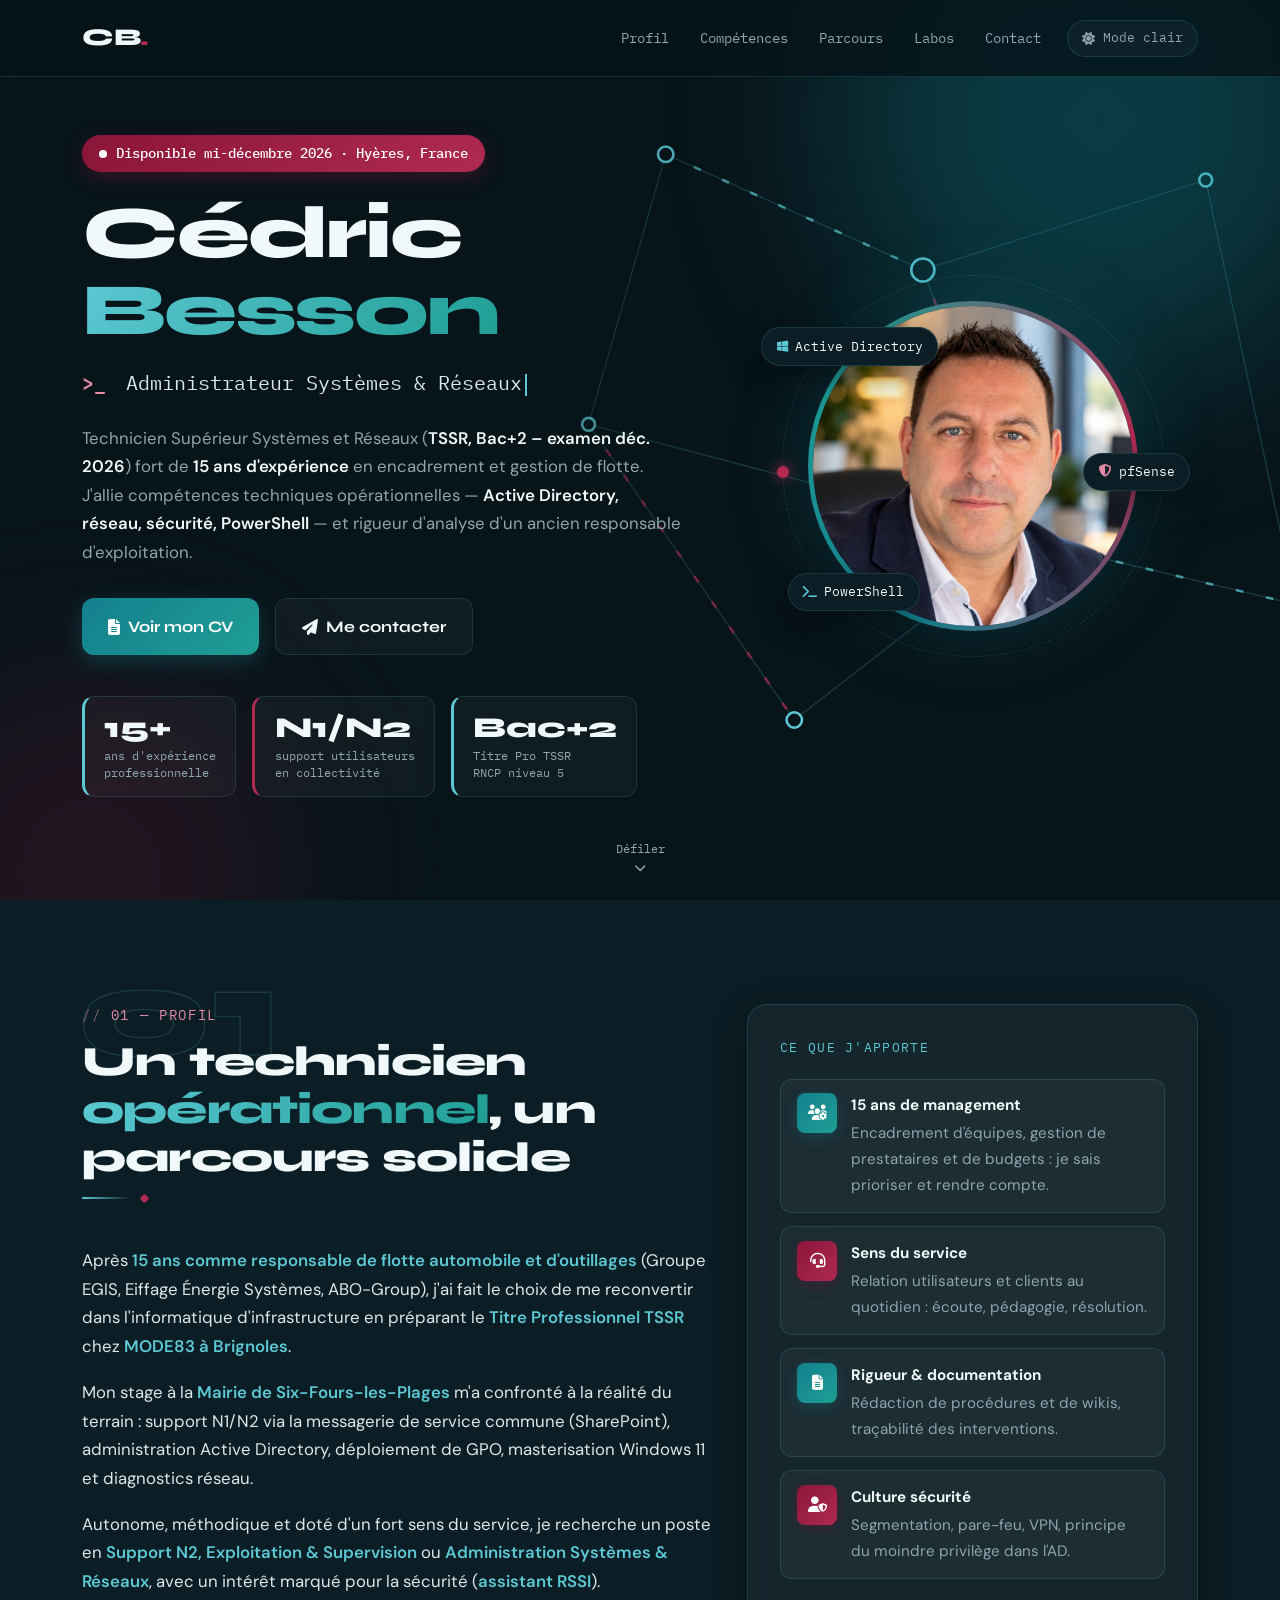
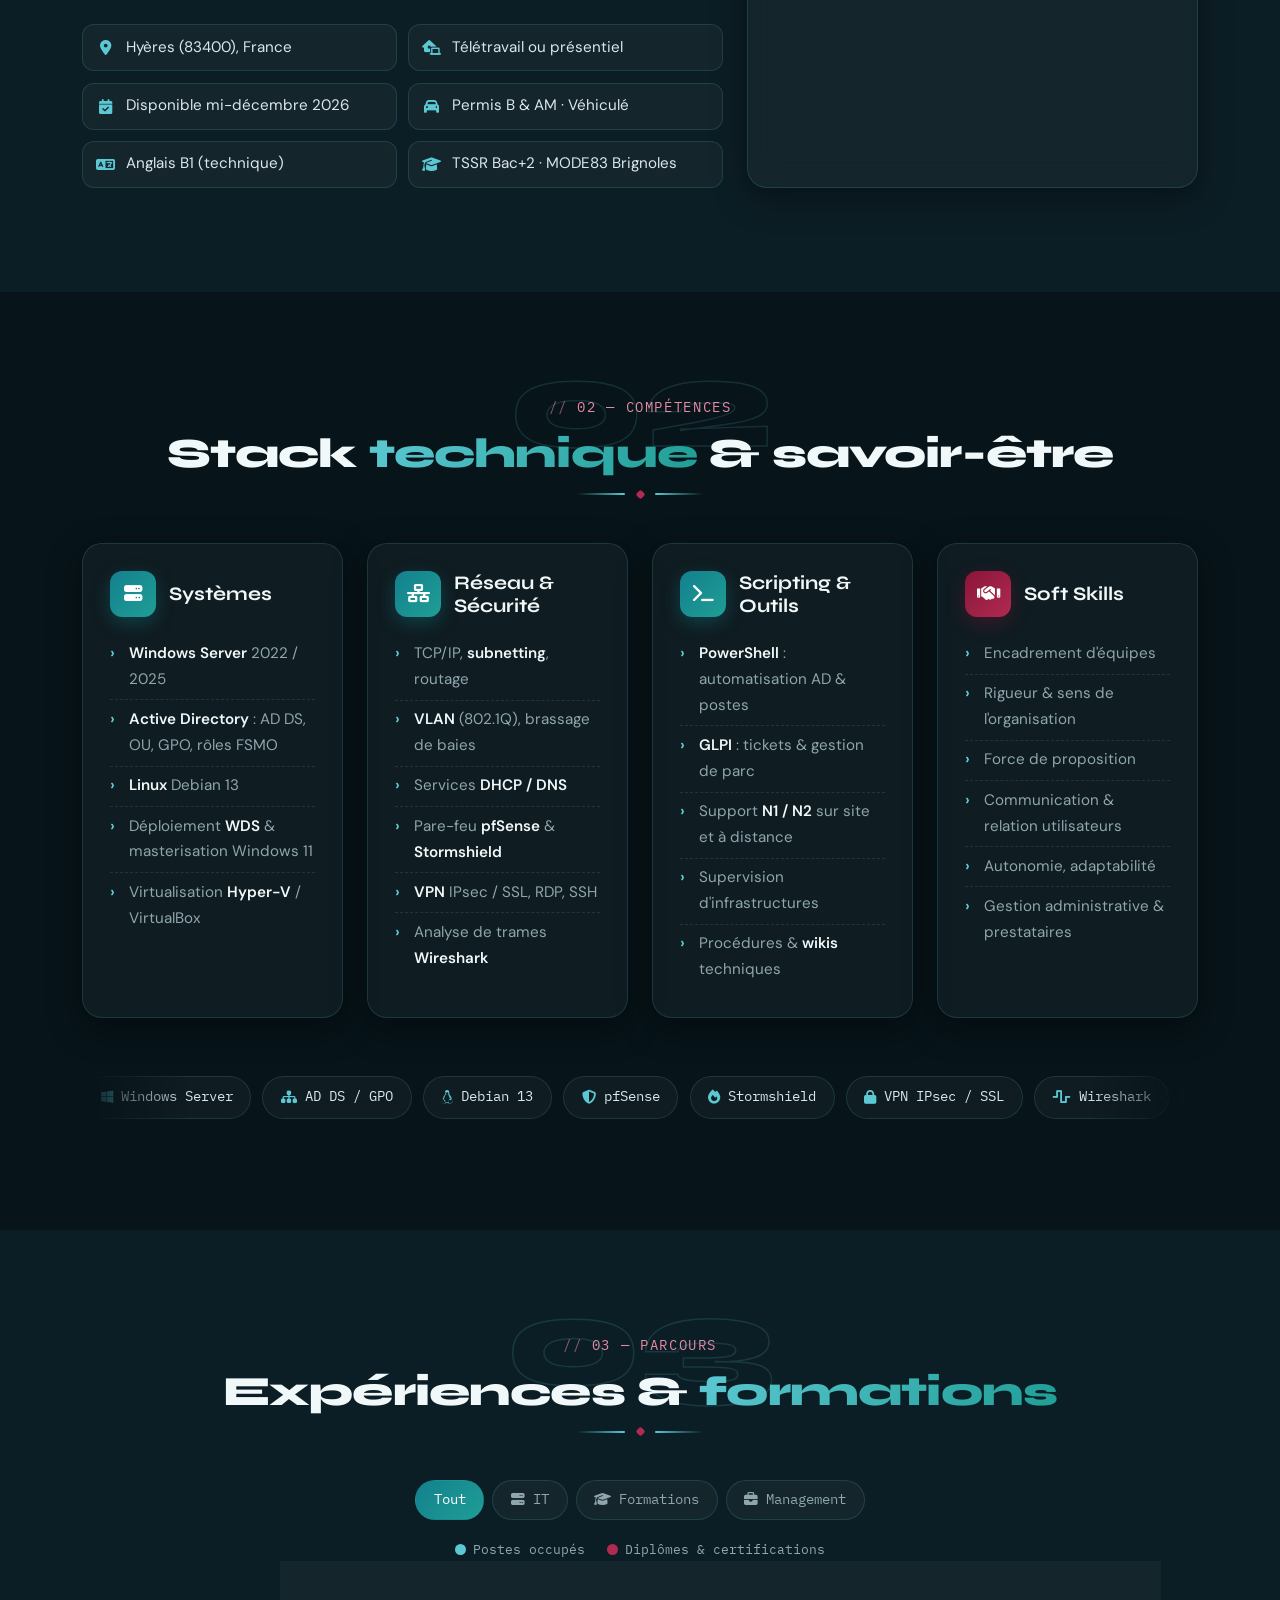
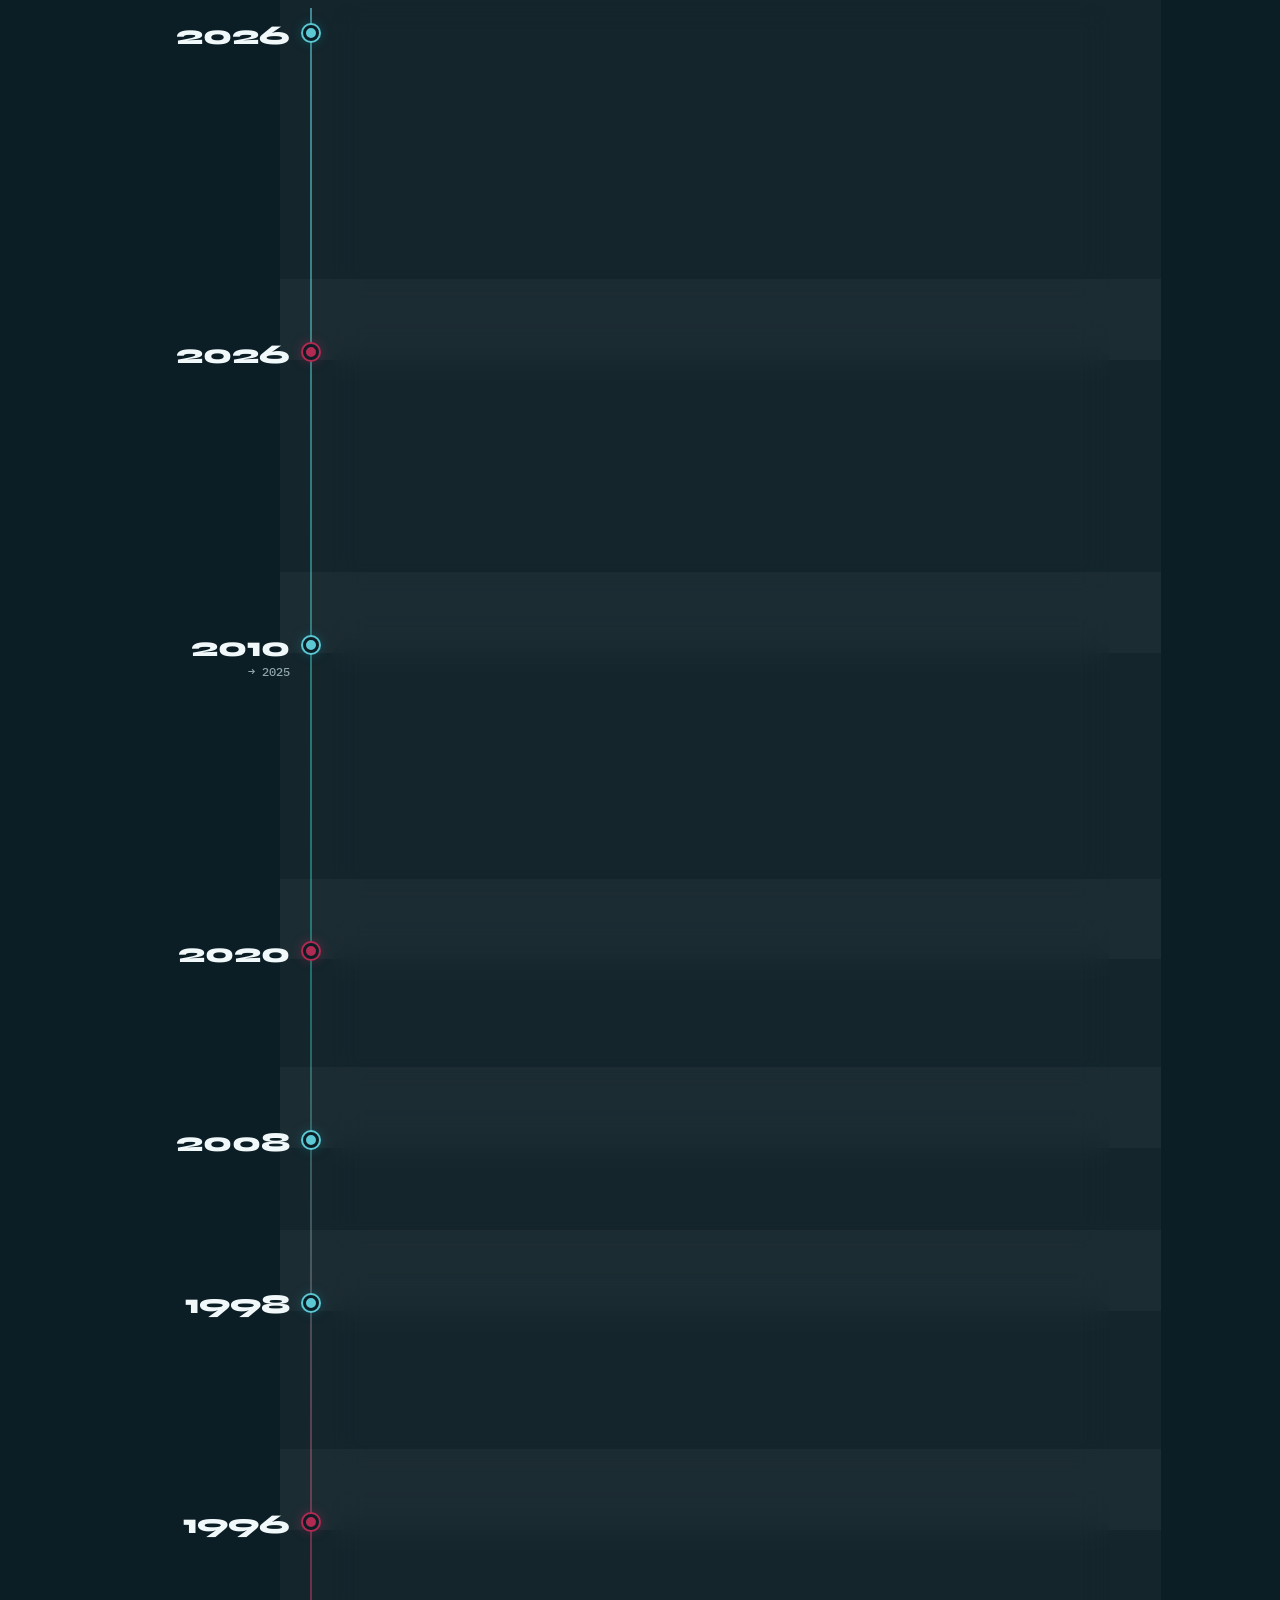
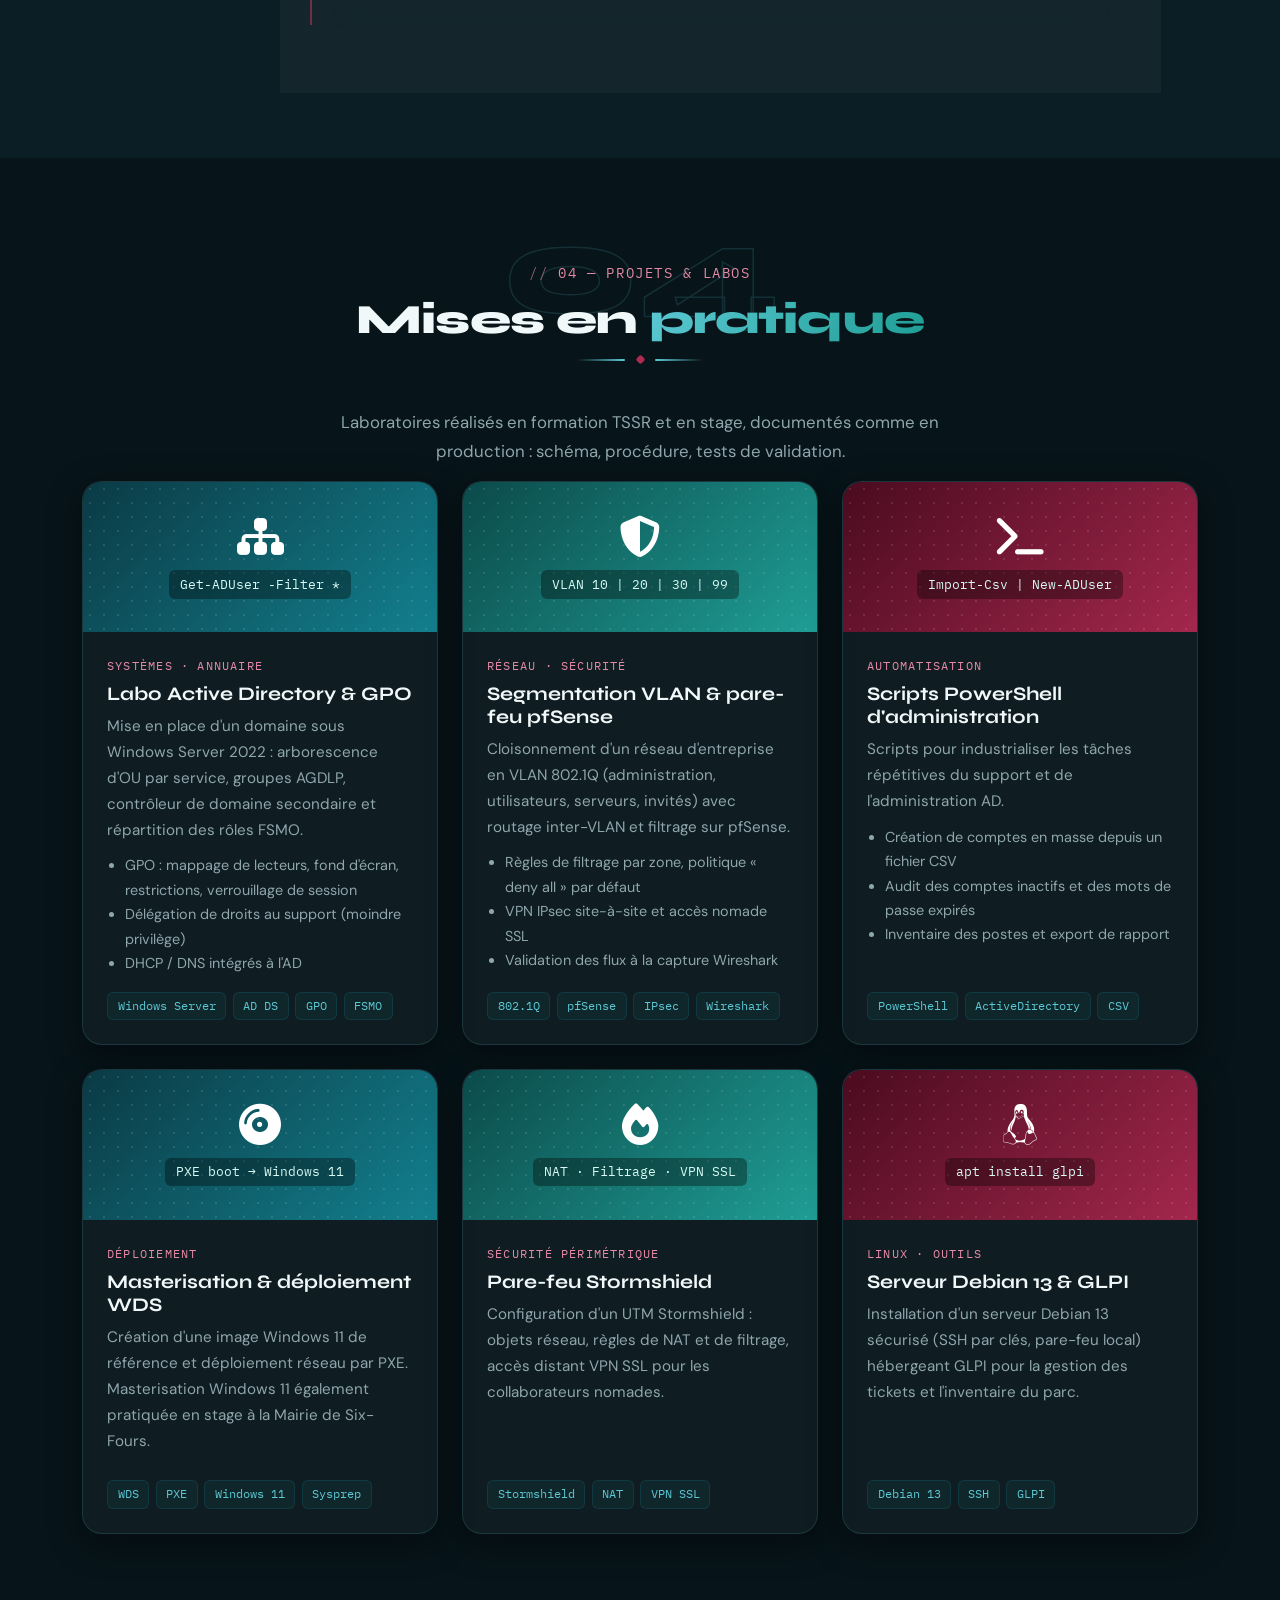
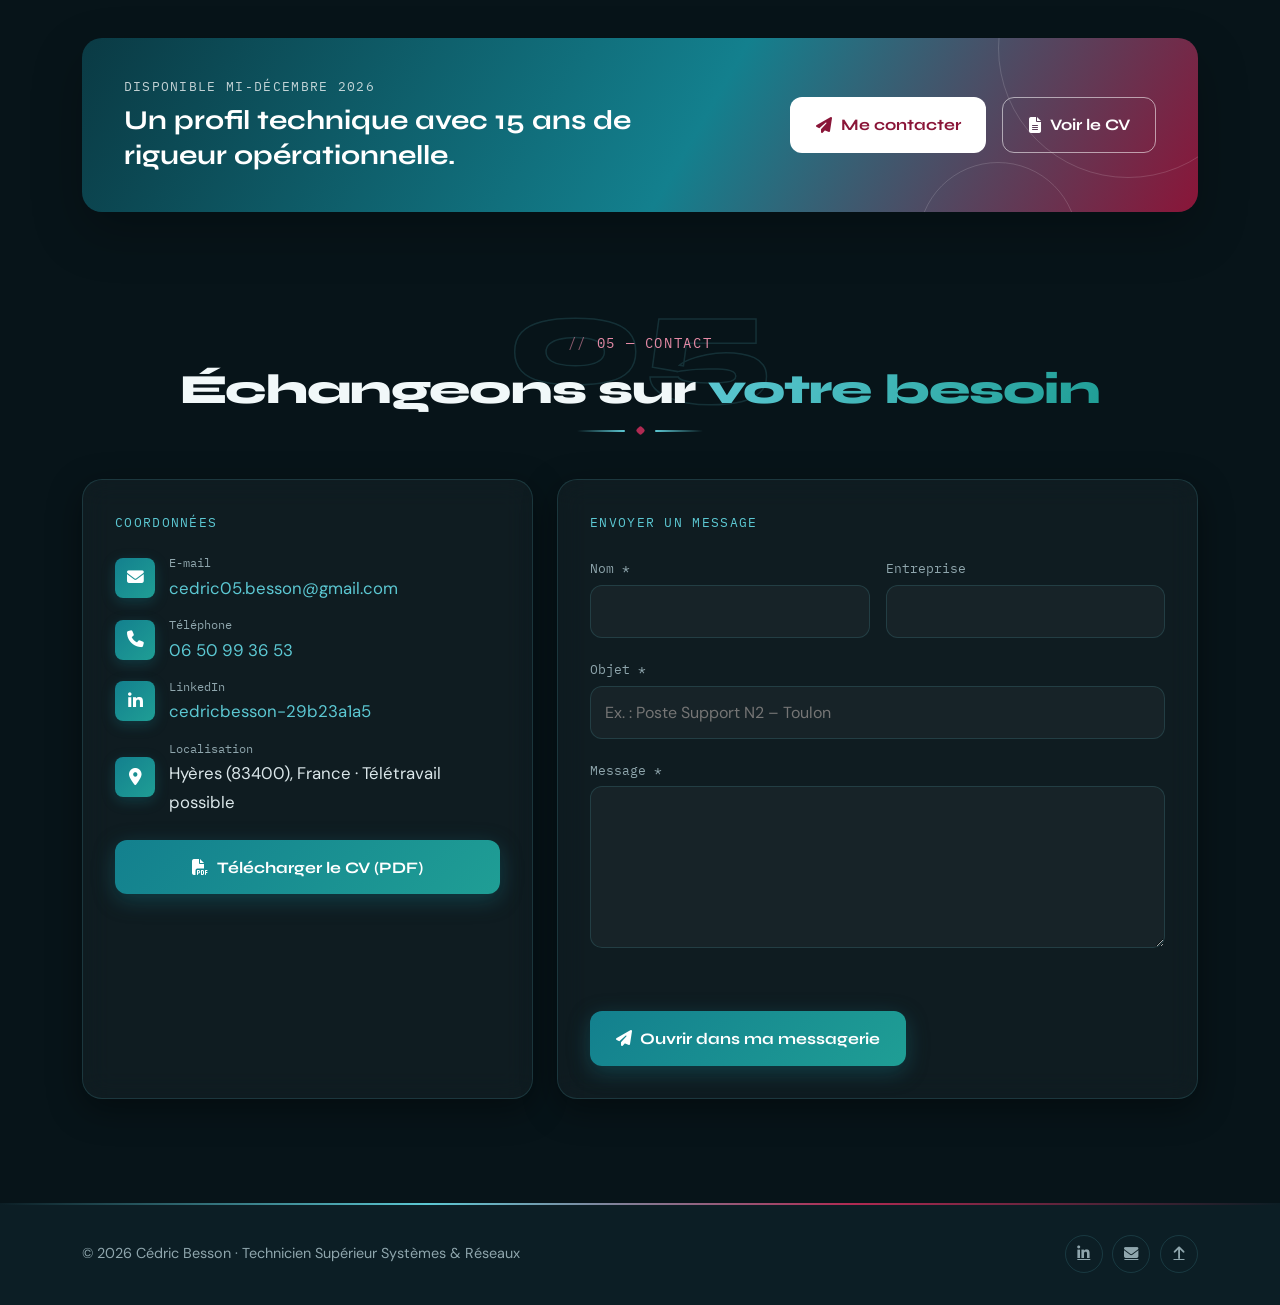
==== commit 0c52461e: "Mode sombre par défaut, pastilles du parcours, CV web grand format, nouvelle photo, Hyères (France) " ====
--- a/index.html
+++ b/index.html
@@ -8,7 +8,8 @@
     • style.css   → mise en forme, thèmes clair/sombre, responsive
     • script.js   → interactions (thème, menu, animations, filtres)
   Ancienne version du cours conservée dans : index-original.html
-  Toutes les données proviennent du CV : ressources/CV_2026-10-22_Cédric_BESSON.pdf
+  Le CV est disponible en version web (cv.html + cv.css) et en PDF (ressources/CV_Cedric_BESSON_TSSR.pdf,
+  généré à partir de cv.html : ouvrir cv.html → Ctrl + P → « Enregistrer au format PDF »).
   ============================================================
 -->
 <html lang="fr" data-theme="dark">
@@ -18,7 +19,7 @@
 
   <!-- ===== SEO ===== -->
   <meta name="description" content="Portfolio de Cédric Besson – Technicien Supérieur Systèmes et Réseaux (TSSR). Administration Windows Server / Active Directory, réseaux & sécurité (VLAN, pfSense, Stormshield, VPN), PowerShell. Recherche un poste en Support N2, Exploitation & Supervision dans le Var ou en télétravail." />
-  <meta name="keywords" content="TSSR, administrateur systèmes et réseaux, support N2, exploitation, supervision, assistant RSSI, Active Directory, GPO, Windows Server, pfSense, Stormshield, PowerShell, Var, Toulon, Six-Fours-les-Plages, Hyères" />
+  <meta name="keywords" content="TSSR, administrateur systèmes et réseaux, support N2, exploitation, supervision, assistant RSSI, Active Directory, GPO, Windows Server, pfSense, Stormshield, PowerShell, Var, Toulon, Hyères" />
   <meta name="author" content="Cédric Besson" />
   <meta name="robots" content="index, follow" />
   <meta name="theme-color" content="#071419" />
@@ -117,7 +118,7 @@
             <!-- Badge de disponibilité : à mettre à jour selon ta situation -->
             <p class="status-badge">
               <span class="status-dot" aria-hidden="true"></span>
-              Disponible mi-décembre 2026 · Var ou télétravail
+              Disponible mi-décembre 2026 · Hyères, France
             </p>
 
             <h1 id="hero-title" class="hero-title">Cédric <span class="accent">Besson</span></h1>
@@ -136,9 +137,9 @@
             </p>
 
             <div class="d-flex flex-wrap gap-3">
-              <!-- Le nom de fichier contient un « é » : il est encodé (%C3%A9) pour fonctionner partout -->
-              <a href="ressources/CV_2026-10-22_C%C3%A9dric_BESSON.pdf" class="btn-main" download="CV_Cedric_BESSON_TSSR.pdf">
-                <i class="fas fa-download" aria-hidden="true"></i> Télécharger mon CV
+              <!-- Ouvre le CV en ligne (cv.html) ; le PDF se télécharge depuis cette page -->
+              <a href="cv.html" class="btn-main" target="_blank" rel="noopener">
+                <i class="fas fa-file-lines" aria-hidden="true"></i> Voir mon CV
               </a>
               <a href="#contact" class="btn-ghost">
                 <i class="fas fa-paper-plane" aria-hidden="true"></i> Me contacter
@@ -159,8 +160,8 @@
             <div class="hero-avatar-ring reveal reveal-right">
               <span class="orbit" aria-hidden="true"><span class="orbit-dot"></span></span>
               <div class="hero-avatar">
-                <span class="avatar-initials" aria-hidden="true">CB</span>
-                <span class="avatar-label">TSSR · SYS &amp; NET</span>
+                <!-- Photo : images/photo.jpg (pour la changer, remplacer ce fichier) -->
+                <img src="images/photo.jpg" alt="Photo de Cédric Besson" class="avatar-photo" width="330" height="330" />
               </div>
               <span class="floating-chip chip-1" aria-hidden="true"><i class="fab fa-windows"></i> Active Directory</span>
               <span class="floating-chip chip-2" aria-hidden="true"><i class="fas fa-shield-halved"></i> pfSense</span>
@@ -212,7 +213,7 @@
             </div>
 
             <ul class="about-info-grid" aria-label="Informations pratiques">
-              <li><i class="fas fa-location-dot" aria-hidden="true"></i>Six-Fours-les-Plages / Hyères (83)</li>
+              <li><i class="fas fa-location-dot" aria-hidden="true"></i>Hyères (83400), France</li>
               <li><i class="fas fa-laptop-house" aria-hidden="true"></i>Télétravail ou présentiel</li>
               <li><i class="fas fa-calendar-check" aria-hidden="true"></i>Disponible mi-décembre 2026</li>
               <li><i class="fas fa-car" aria-hidden="true"></i>Permis B &amp; AM · Véhiculé</li>
@@ -376,6 +377,12 @@
           <button type="button" class="filter-btn" data-filter="management" aria-pressed="false"><i class="fas fa-briefcase" aria-hidden="true"></i> Management</button>
         </div>
 
+        <!-- Légende du code couleur des pastilles -->
+        <p class="timeline-legend reveal">
+          <span><i class="legend-job" aria-hidden="true"></i>Postes occupés</span>
+          <span><i class="legend-cert" aria-hidden="true"></i>Diplômes &amp; certifications</span>
+        </p>
+
         <div class="timeline">
 
           <!-- Stage TSSR -->
@@ -625,7 +632,7 @@
           </div>
           <div class="d-flex flex-wrap gap-3">
             <a href="#contact" class="btn-light"><i class="fas fa-paper-plane" aria-hidden="true"></i> Me contacter</a>
-            <a href="ressources/CV_2026-10-22_C%C3%A9dric_BESSON.pdf" class="btn-outline-light" download="CV_Cedric_BESSON_TSSR.pdf"><i class="fas fa-download" aria-hidden="true"></i> CV PDF</a>
+            <a href="cv.html" class="btn-outline-light" target="_blank" rel="noopener"><i class="fas fa-file-lines" aria-hidden="true"></i> Voir le CV</a>
           </div>
         </div>
       </div>
@@ -662,10 +669,10 @@
                 </li>
                 <li>
                   <span class="ico" aria-hidden="true"><i class="fas fa-location-dot"></i></span>
-                  <div><small>Zone</small>Var (83) · Télétravail possible</div>
+                  <div><small>Localisation</small>Hyères (83400), France · Télétravail possible</div>
                 </li>
               </ul>
-              <a href="ressources/CV_2026-10-22_C%C3%A9dric_BESSON.pdf" class="btn-main w-100 justify-content-center mt-4" download="CV_Cedric_BESSON_TSSR.pdf">
+              <a href="ressources/CV_Cedric_BESSON_TSSR.pdf" class="btn-main w-100 justify-content-center mt-4" download>
                 <i class="fas fa-file-pdf" aria-hidden="true"></i> Télécharger le CV (PDF)
               </a>
             </div>
--- a/style.css
+++ b/style.css
@@ -329,7 +329,7 @@
   background: linear-gradient(135deg, var(--clr-accent2), var(--clr-teal));
   -webkit-background-clip: text; background-clip: text; color: transparent;
 }
-.avatar-photo { width: 100%; height: 100%; object-fit: cover; }
+.avatar-photo { width: 100%; height: 100%; object-fit: cover; object-position: 50% 22%; } /* cadré sur le visage */
 .avatar-label { font-family: var(--font-mono); font-size: .78rem; letter-spacing: .15em; color: var(--clr-text-soft); }
 
 .floating-chip {
@@ -575,9 +575,20 @@
   width: 16px; height: 16px; border-radius: 50%;
   border: 3px solid var(--clr-bg2);
 }
-.dot-it         { background: var(--clr-accent2); box-shadow: 0 0 0 2px var(--clr-accent2), 0 0 14px var(--clr-accent2); }
-.dot-formation  { background: var(--clr-teal);    box-shadow: 0 0 0 2px var(--clr-teal); }
-.dot-management { background: var(--clr-wine2);   box-shadow: 0 0 0 2px var(--clr-wine2); }
+/* Code couleur : bleu pétrole = postes occupés · rouge bordeaux = diplômes & certifications */
+.dot-it,
+.dot-management { background: var(--clr-accent2); box-shadow: 0 0 0 2px var(--clr-accent2), 0 0 12px rgba(var(--accent-rgb),.6); }
+.dot-formation  { background: var(--clr-wine2);   box-shadow: 0 0 0 2px var(--clr-wine2), 0 0 12px rgba(176,42,82,.6); }
+
+/* Légende sous les filtres */
+.timeline-legend {
+  display: flex; flex-wrap: wrap; justify-content: center; gap: 1.4rem;
+  margin: -1.8rem 0 2.6rem; font-family: var(--font-mono); font-size: .8rem; color: var(--clr-text-soft);
+}
+.timeline-legend span { display: inline-flex; align-items: center; gap: .45rem; }
+.timeline-legend i { width: 11px; height: 11px; border-radius: 50%; display: inline-block; }
+.legend-job  { background: var(--clr-accent2); }
+.legend-cert { background: var(--clr-wine2); }
 
 .timeline-date { font-family: var(--font-mono); font-size: .82rem; color: var(--clr-accent2); margin-bottom: .3rem; }
 .timeline-title { font-family: var(--font-display); font-weight: 700; font-size: 1.2rem; color: var(--clr-heading); margin-bottom: .3rem; }
